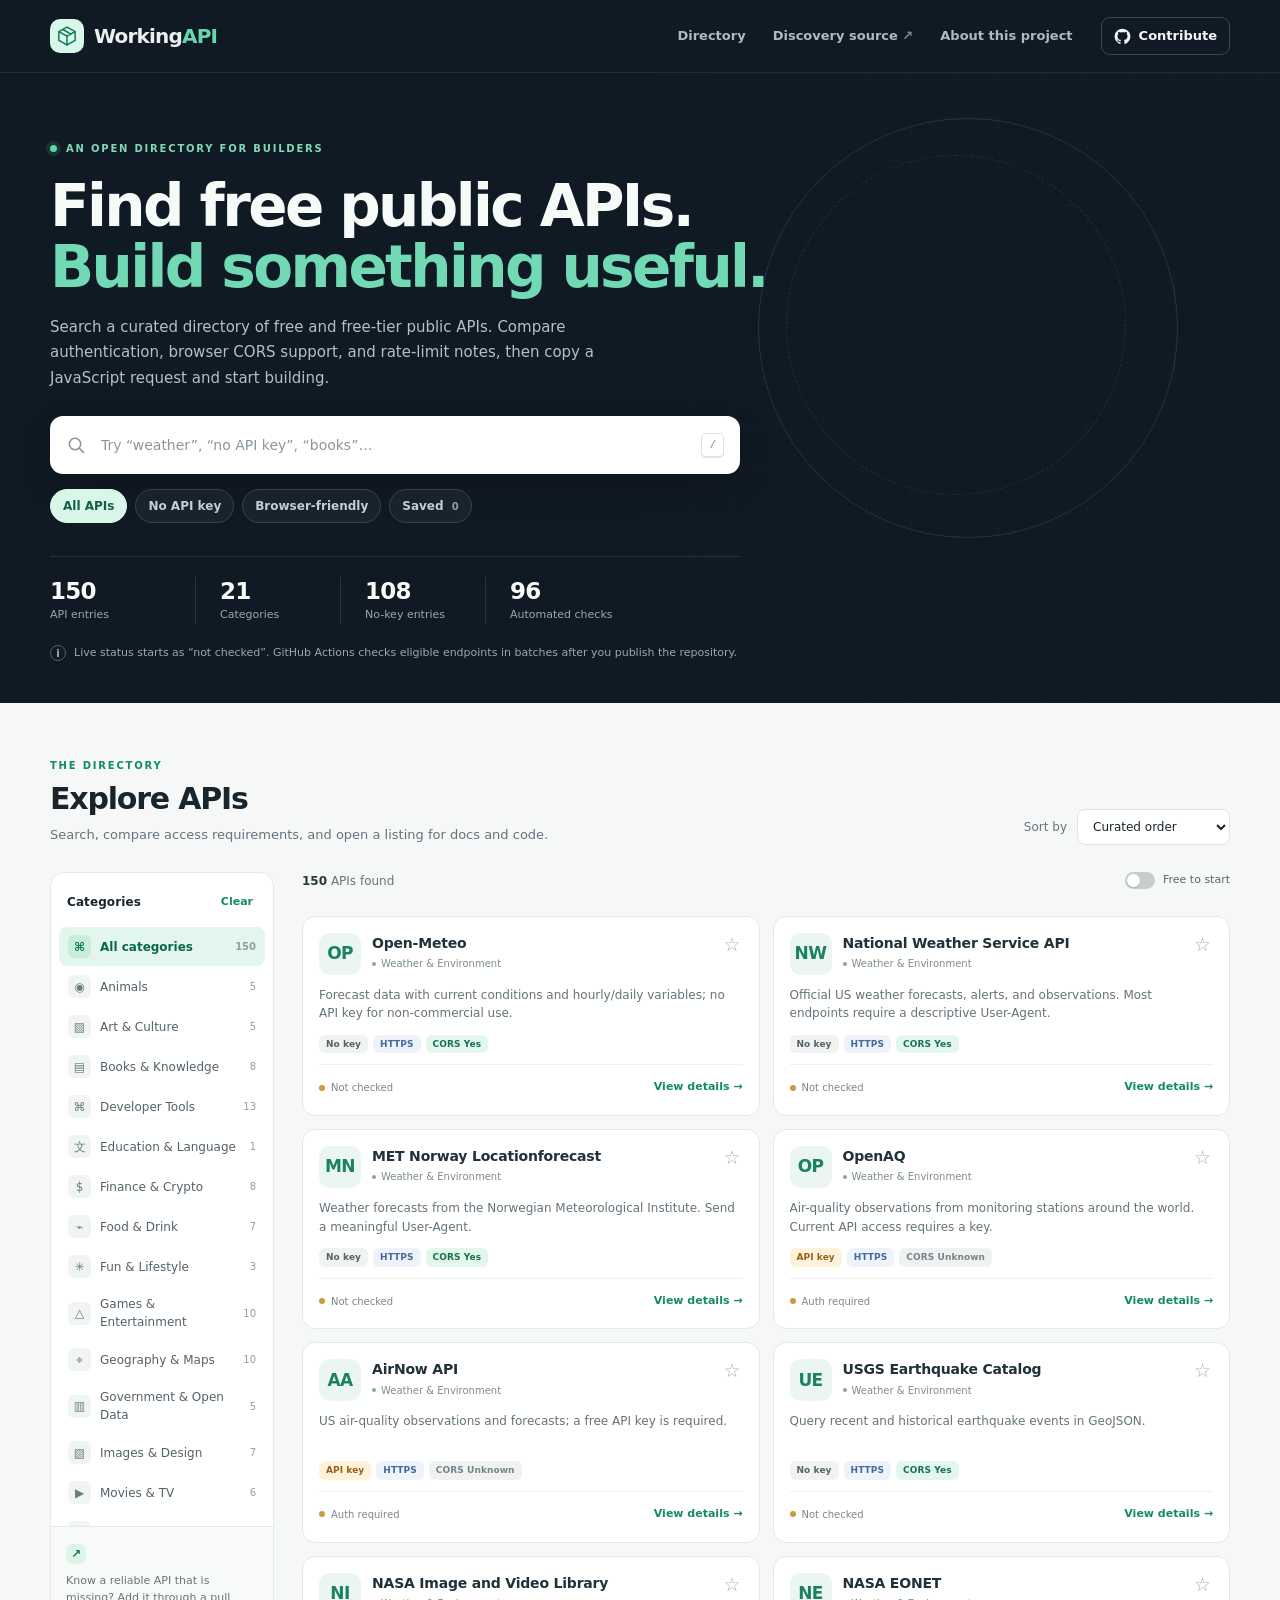
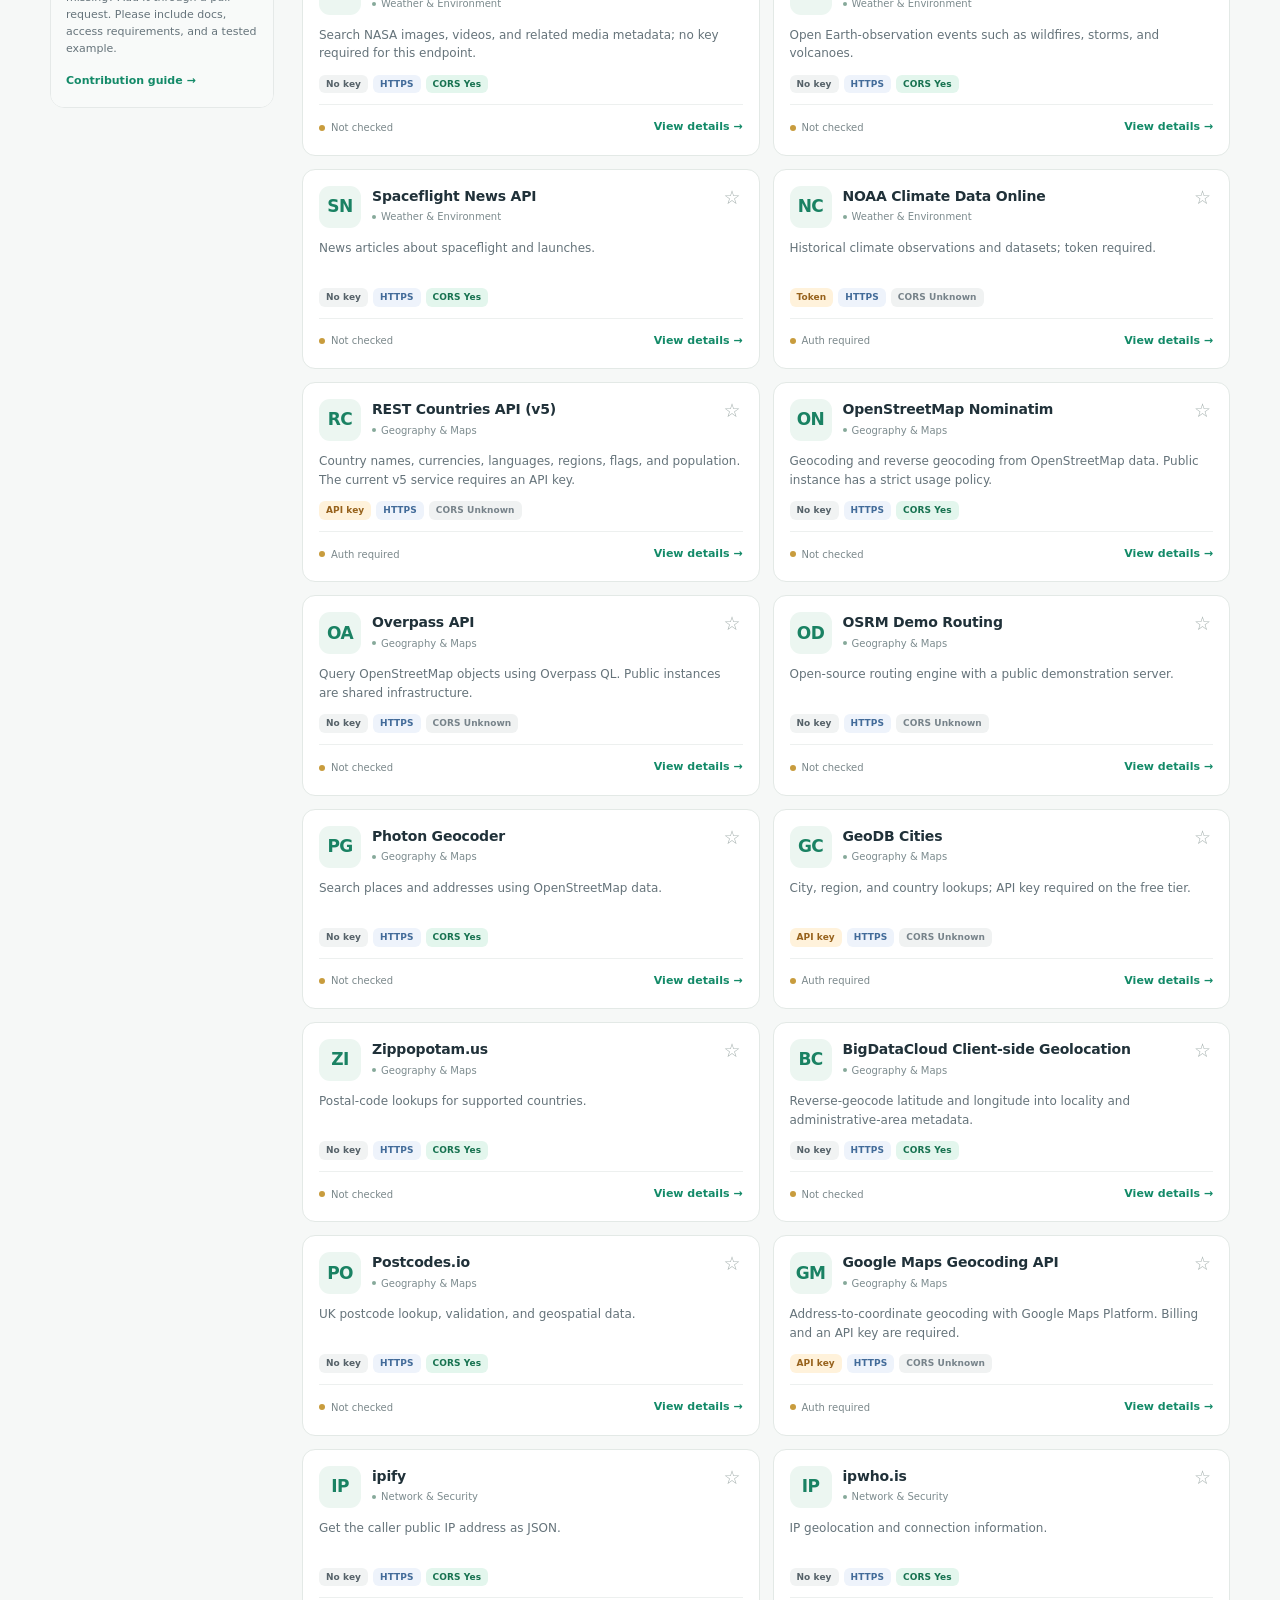
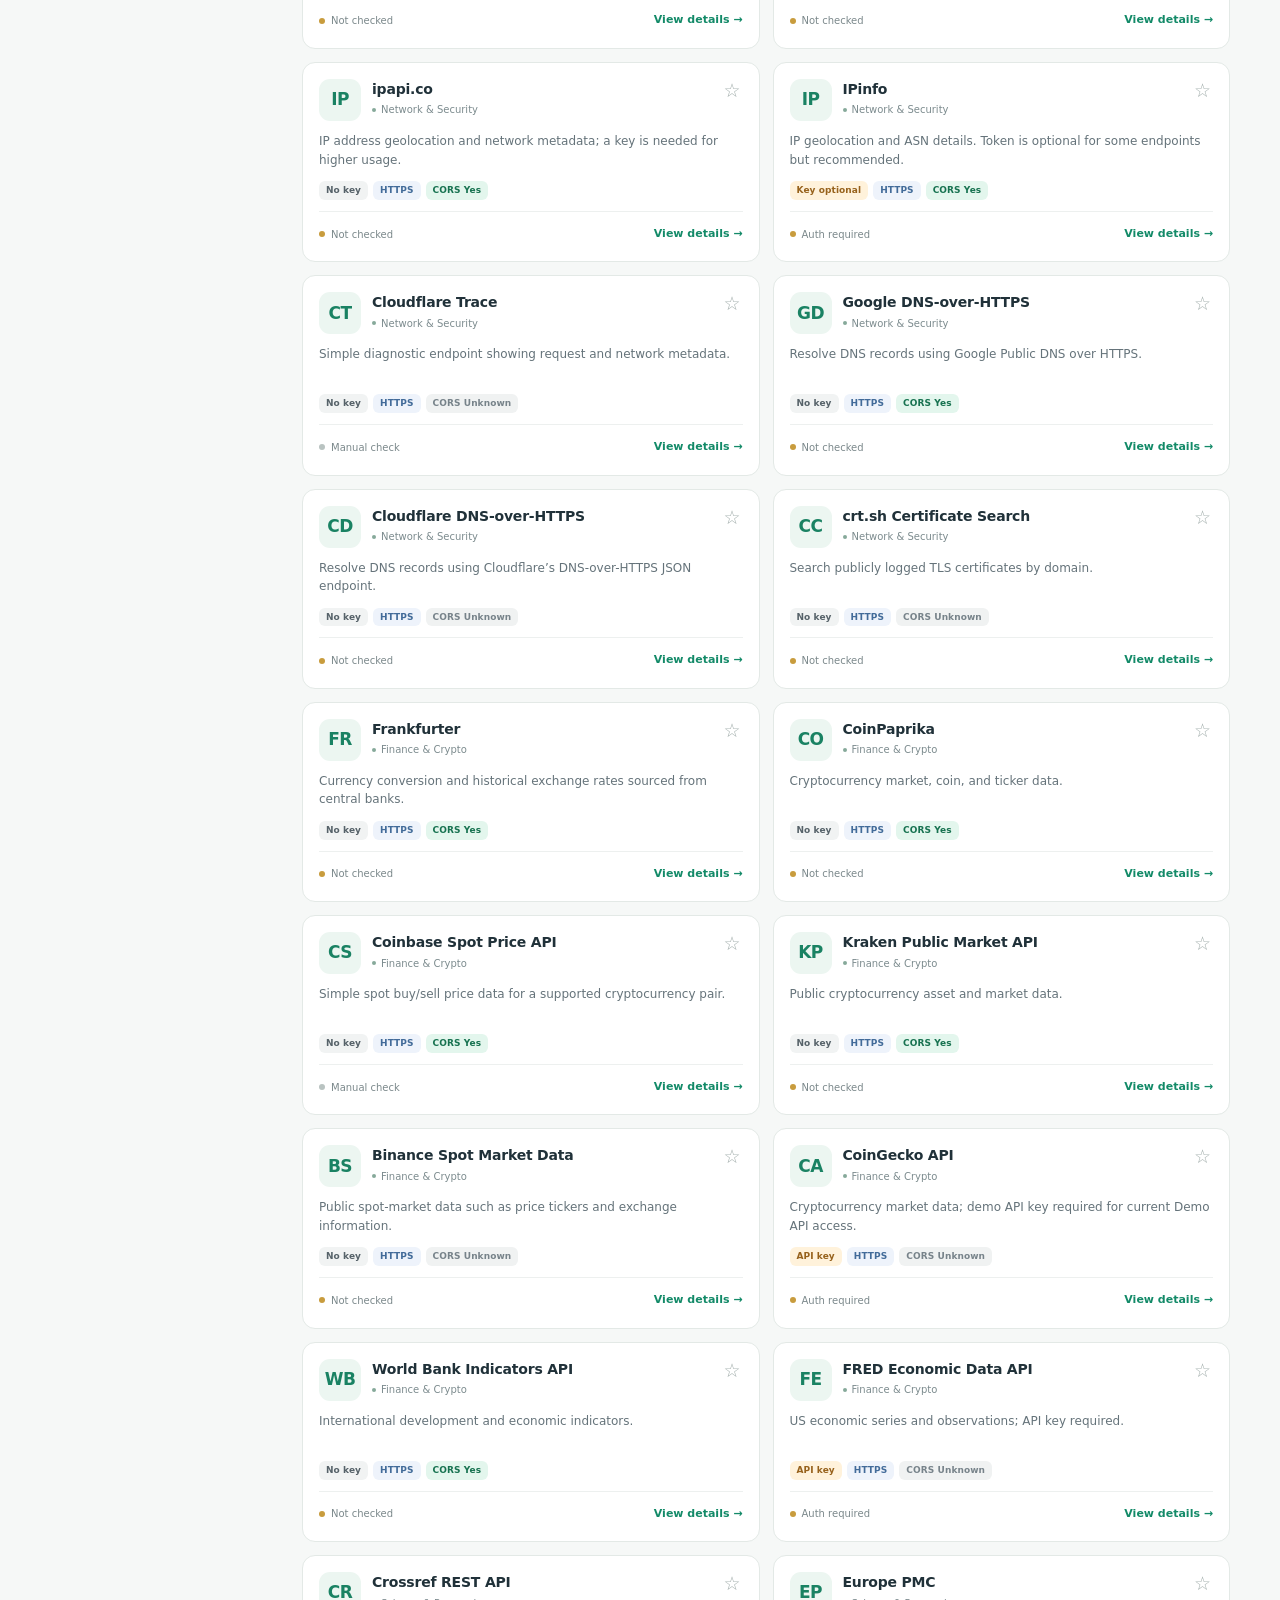
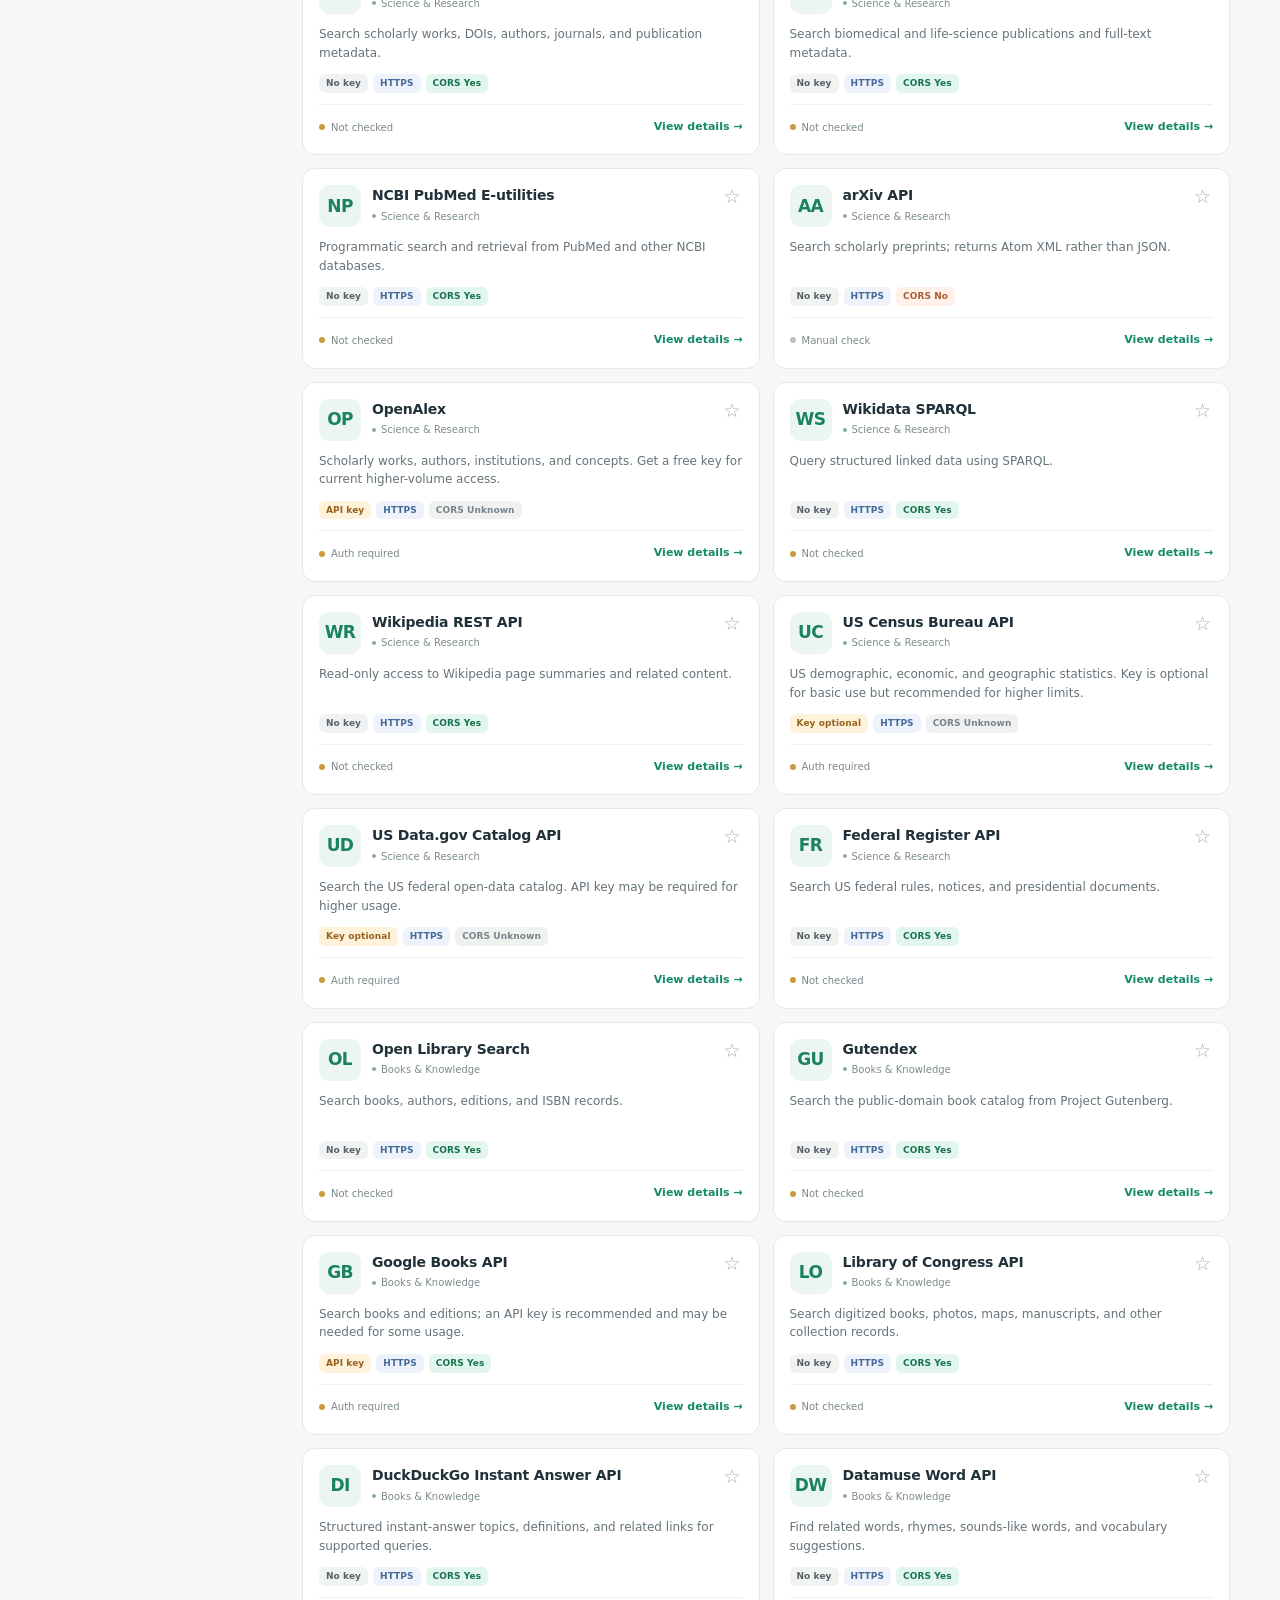
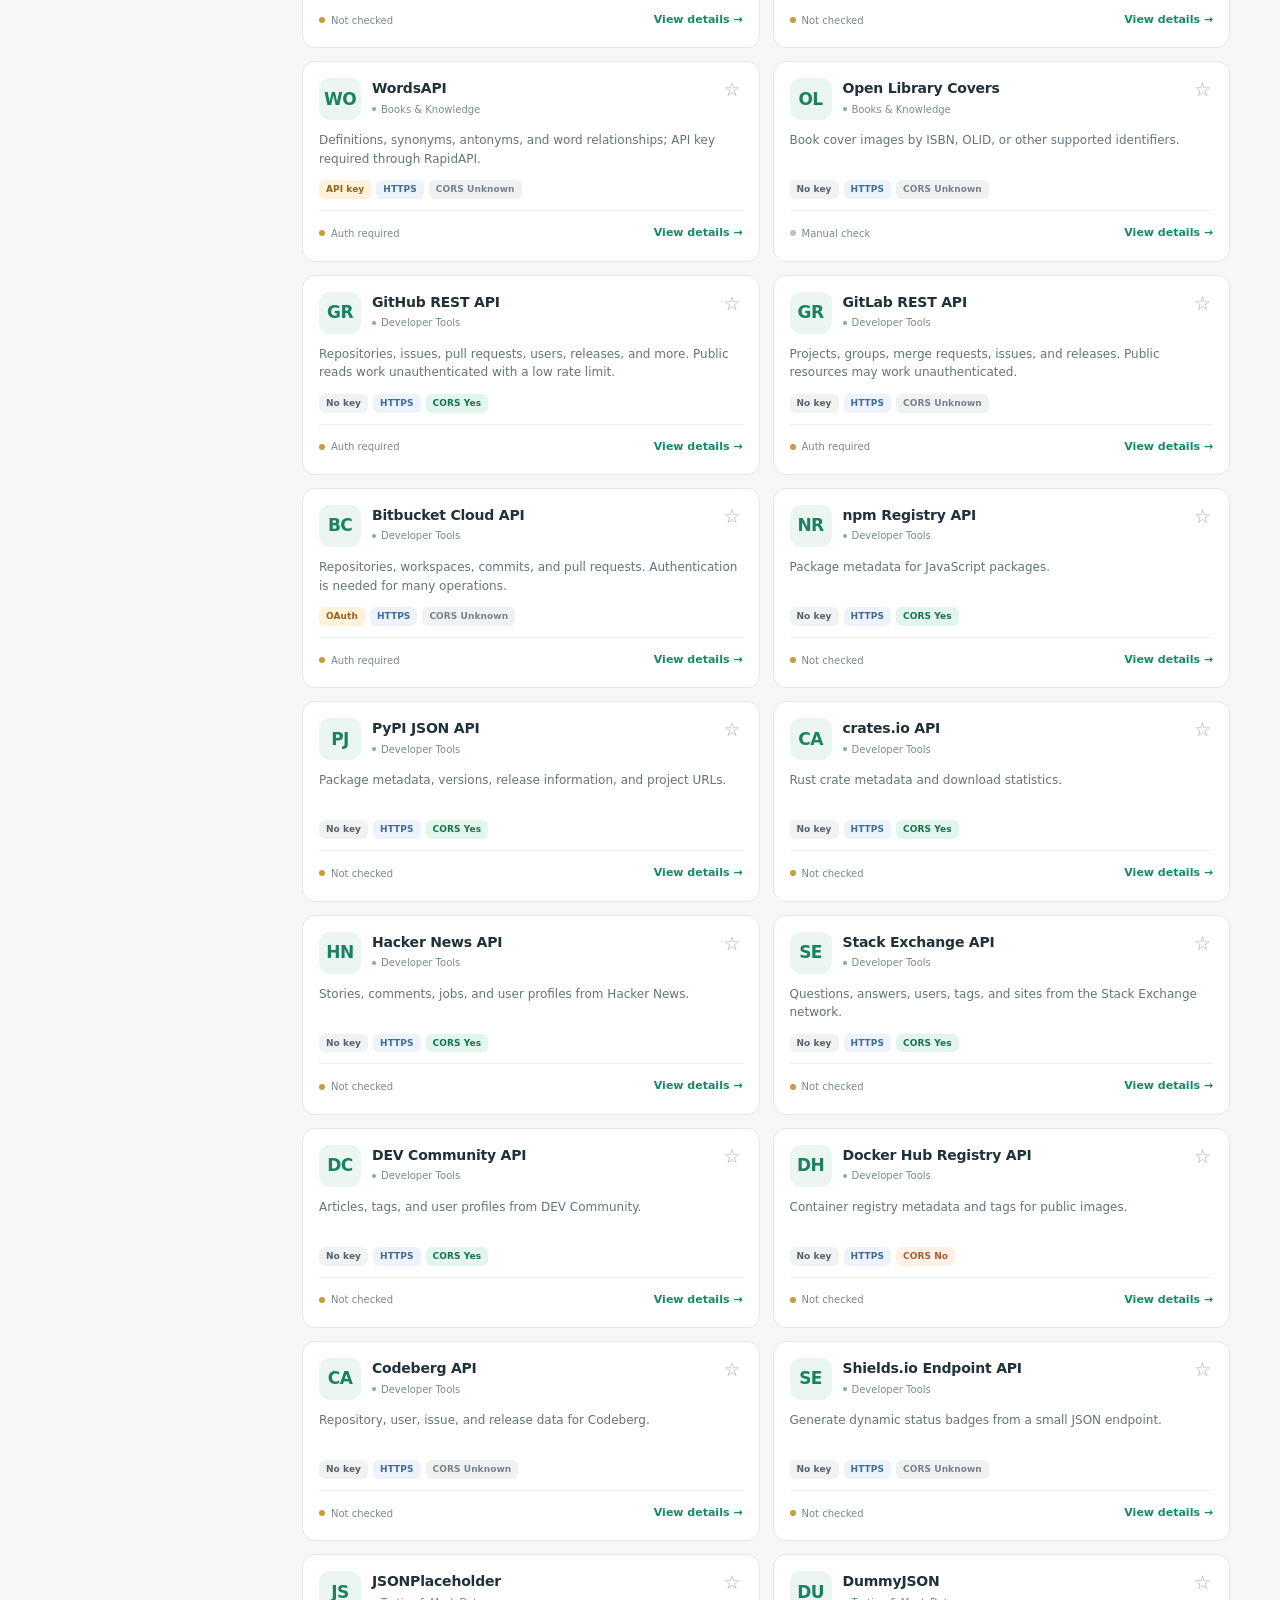
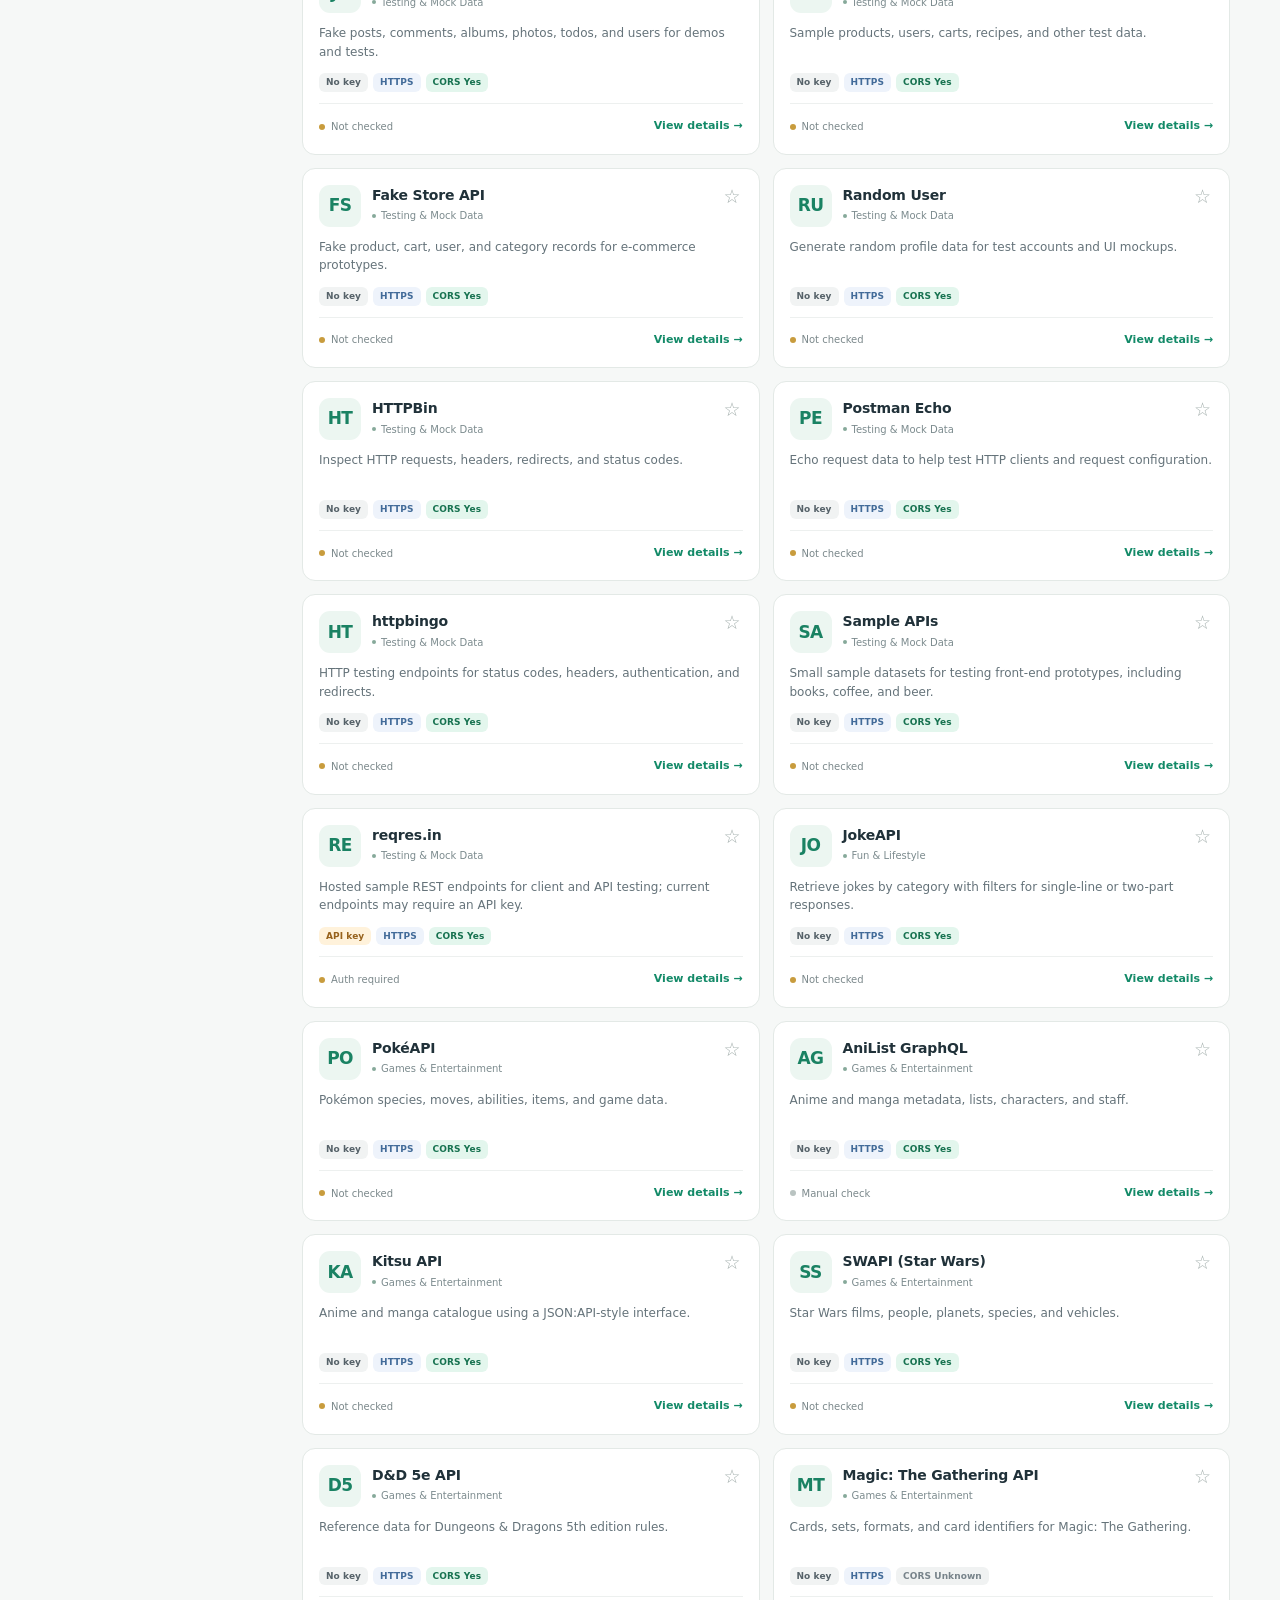
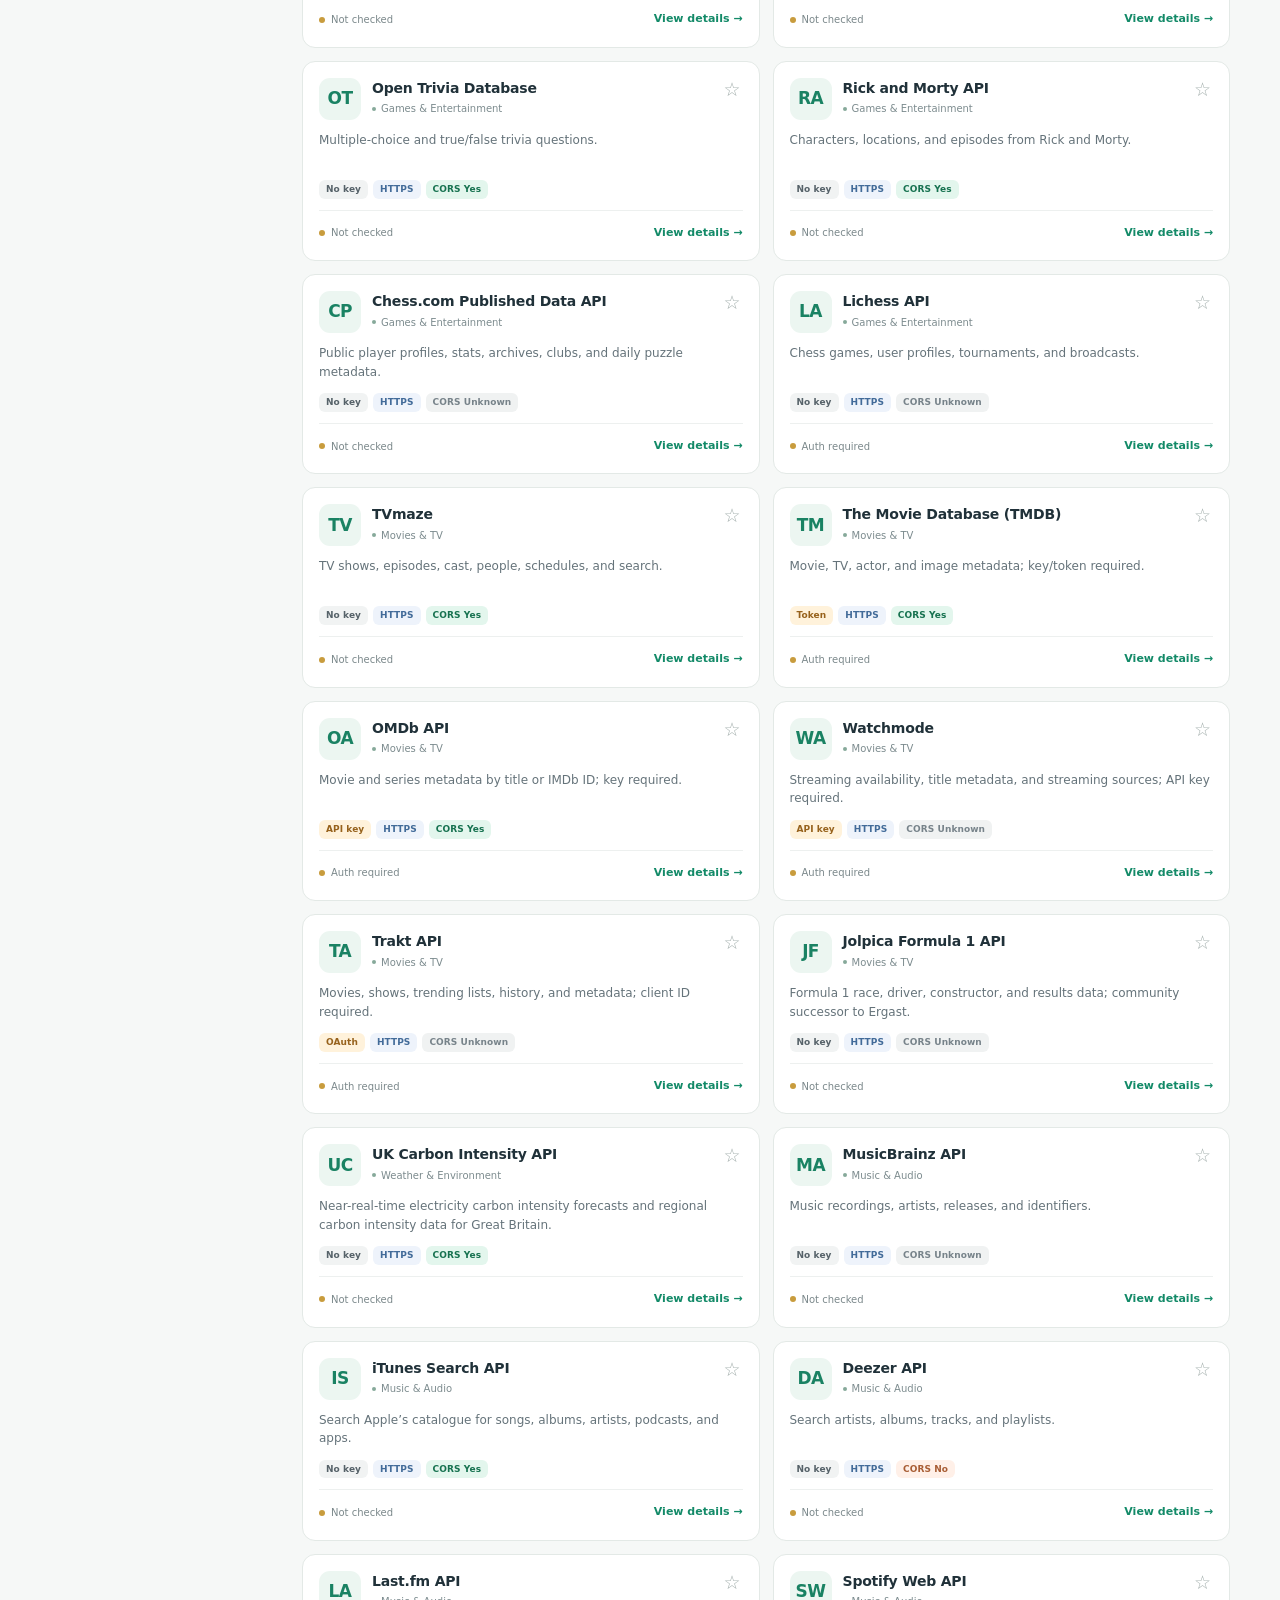
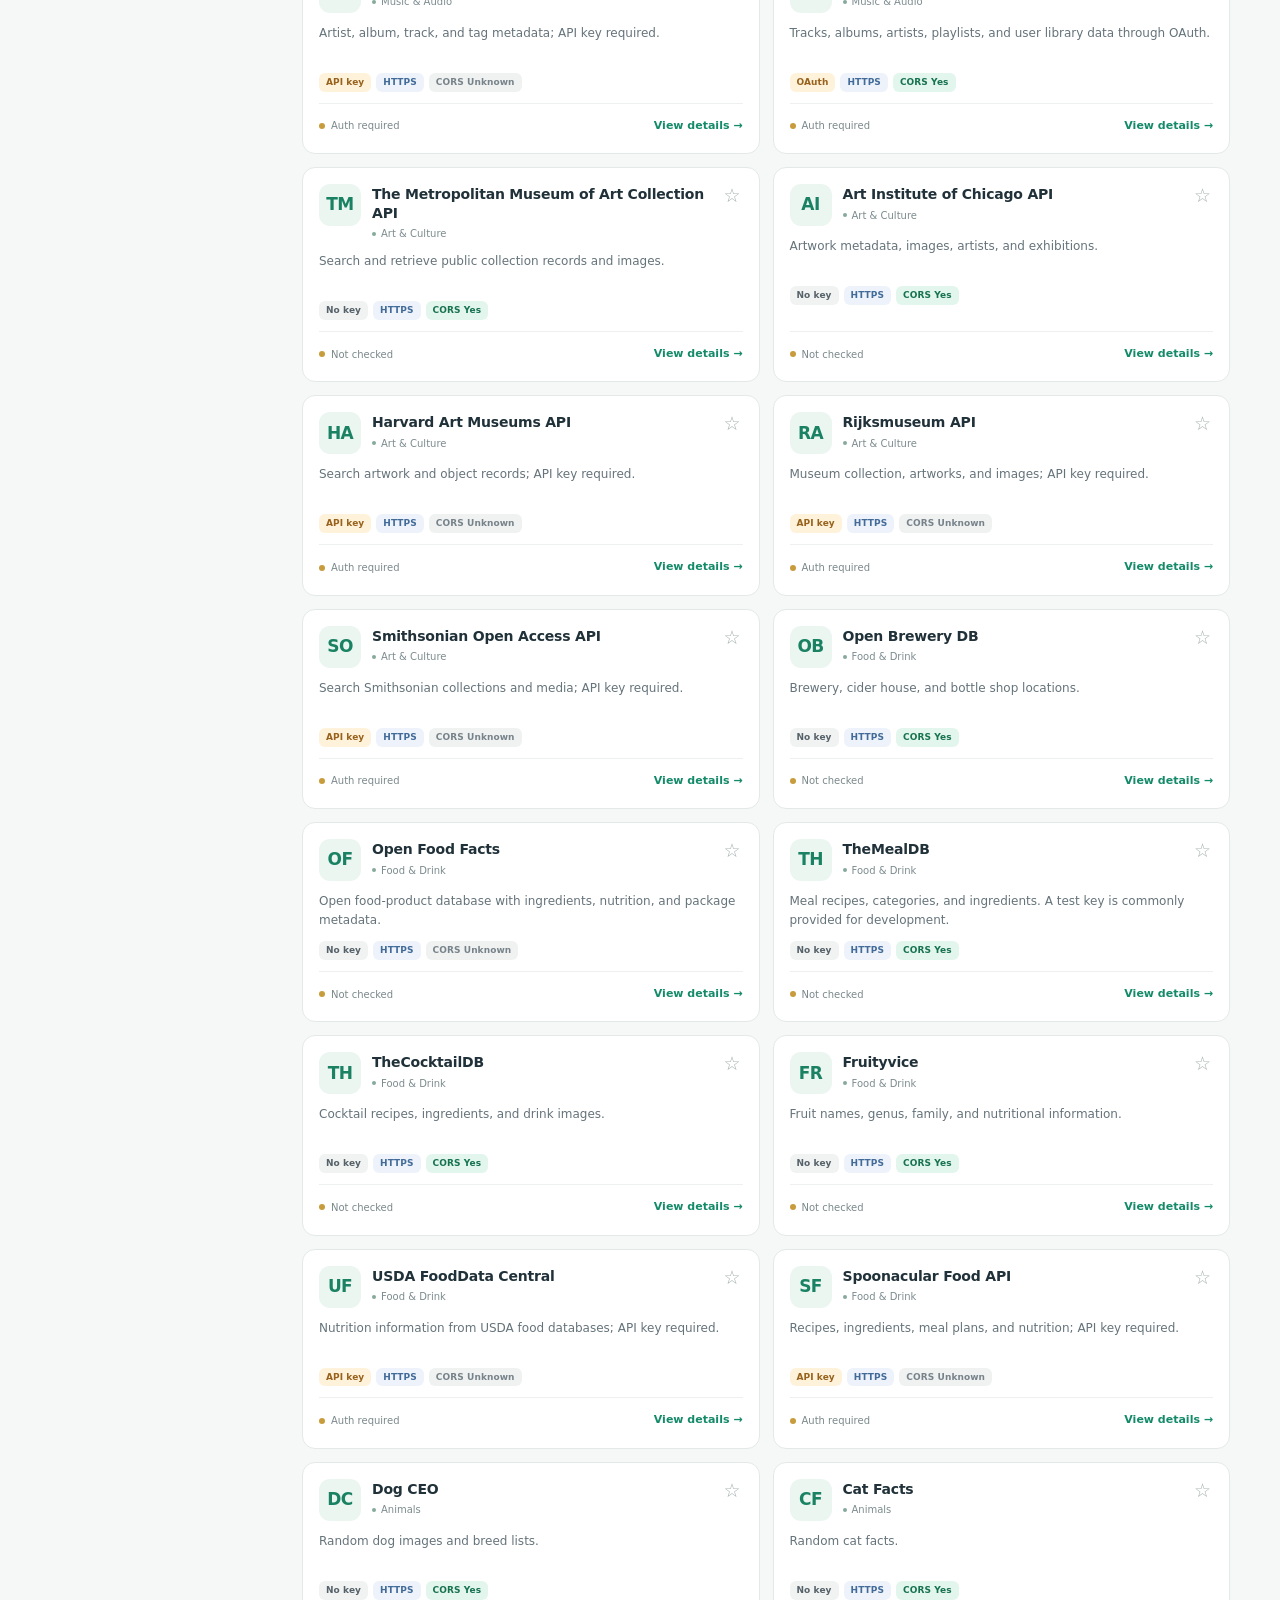
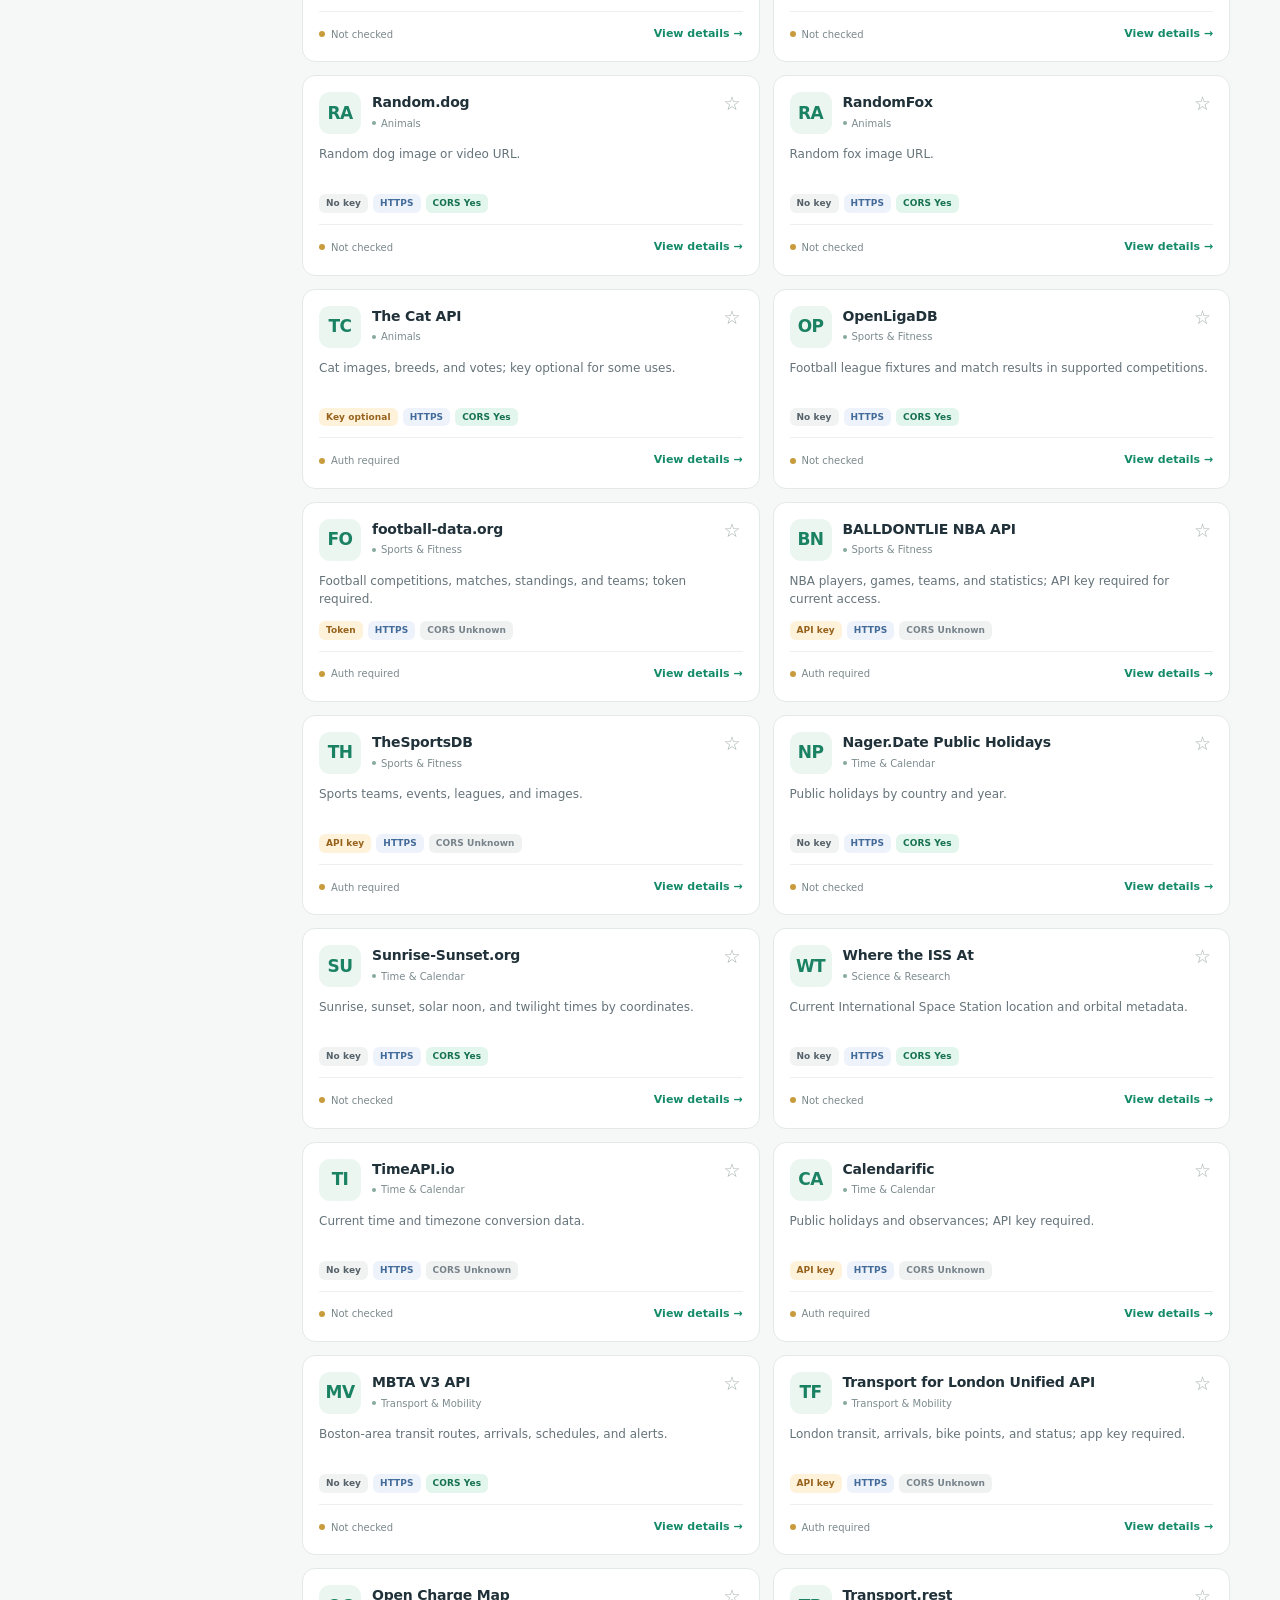
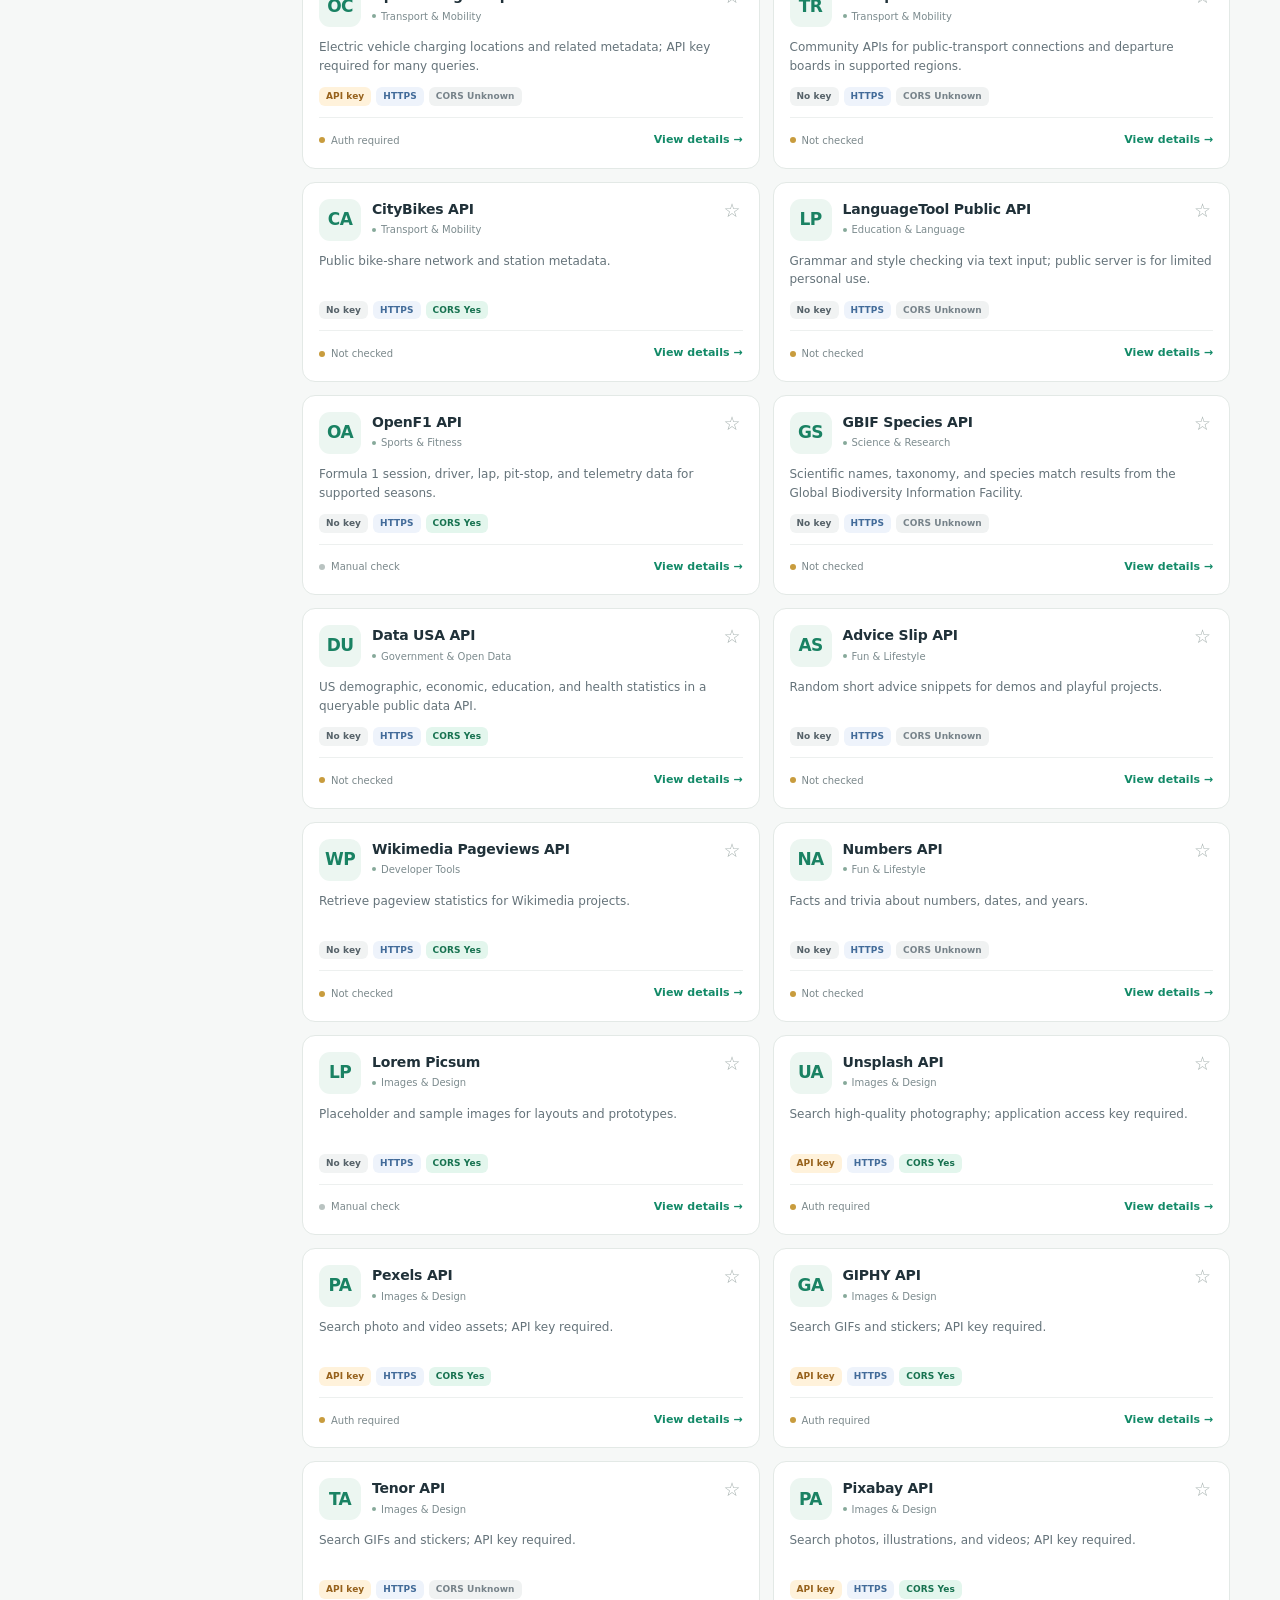
==== index.html @ 2989cf4f "Initial commit" ====
<!doctype html>
<html lang="en">
<head>
  <meta charset="utf-8">
  <meta name="viewport" content="width=device-width, initial-scale=1">
  <meta name="theme-color" content="#101a24">
  <meta name="description" content="WorkingAPI is a searchable directory of 150 free and free-tier public APIs. Browse REST APIs by category, check API key requirements, review CORS and rate-limit notes, and copy JavaScript examples.">
  <meta name="keywords" content="free APIs, free public APIs, public API directory, REST API list, APIs without API key, API examples, browser APIs, CORS, API status checker, open source API directory">
  <meta property="og:type" content="website">
  <meta property="og:site_name" content="WorkingAPI">
  <meta property="og:title" content="WorkingAPI — Free Public APIs That Work">
  <meta property="og:description" content="Browse free public APIs, compare access requirements, check endpoint status, and copy JavaScript examples.">
  <meta name="twitter:card" content="summary">
  <meta name="twitter:title" content="WorkingAPI — Free Public APIs That Work">
  <meta name="twitter:description" content="A searchable directory of free public APIs with documentation, authentication notes, CORS details, and code examples.">
  <title>WorkingAPI — Free Public APIs That Work</title>
  <link rel="icon" href="favicon.svg" type="image/svg+xml">
  <link rel="stylesheet" href="styles.css">
  <script src="app.js" defer></script>
</head>
<body>
  <a class="skip-link" href="#main">Skip to content</a>
  <header class="site-header">
    <div class="header-inner">
      <a class="brand" href="./" aria-label="WorkingAPI home">
        <span class="brand-mark" aria-hidden="true"><svg viewBox="0 0 32 32"><path d="M6 10.5 16 5l10 5.5v11L16 27 6 21.5z"/><path d="m6.5 10.8 9.5 5.4 9.5-5.4M16 16.3V27M11 8l10 5.8"/></svg></span>
        <span class="brand-name">Working<span>API</span></span>
      </a>
      <nav class="top-nav" aria-label="Main navigation">
        <a href="#directory">Directory</a>
        <a href="https://github.com/public-apis/public-apis" target="_blank" rel="noopener noreferrer">Discovery source <span aria-hidden="true">↗</span></a>
        <a href="README.md">About this project</a>
      </nav>
      <a class="github-link" href="CONTRIBUTING.md"><svg viewBox="0 0 24 24" aria-hidden="true"><path d="M12 .9a11.1 11.1 0 0 0-3.51 21.63c.55.1.76-.24.76-.54v-2.13c-3.1.68-3.75-1.31-3.75-1.31-.5-1.28-1.23-1.62-1.23-1.62-1.01-.69.08-.68.08-.68 1.11.08 1.7 1.14 1.7 1.14.99 1.69 2.6 1.2 3.24.92.1-.72.39-1.2.7-1.48-2.48-.28-5.1-1.24-5.1-5.53 0-1.22.44-2.22 1.15-3-.12-.28-.5-1.42.11-2.96 0 0 .94-.3 3.05 1.14A10.6 10.6 0 0 1 12 6.1c.95 0 1.91.13 2.81.38 2.12-1.44 3.05-1.14 3.05-1.14.61 1.54.23 2.68.12 2.96.71.78 1.14 1.78 1.14 3.01 0 4.3-2.62 5.24-5.12 5.52.4.35.75 1.03.75 2.08v3.08c0 .3.2.65.77.54A11.1 11.1 0 0 0 12 .9Z"/></svg> Contribute</a>
    </div>
  </header>

  <main id="main">
    <section class="hero">
      <div class="hero-inner">
        <div class="eyebrow"><span class="pulse-dot"></span> AN OPEN DIRECTORY FOR BUILDERS</div>
        <h1>Find free public APIs.<br><span>Build something useful.</span></h1>
        <p class="hero-copy">Search a curated directory of free and free-tier public APIs. Compare authentication, browser CORS support, and rate-limit notes, then copy a JavaScript request and start building.</p>
        <div class="hero-search" role="search">
          <svg viewBox="0 0 24 24" aria-hidden="true"><circle cx="10.8" cy="10.8" r="6.8"/><path d="m16 16 5 5"/></svg>
          <label class="visually-hidden" for="search-input">Search APIs</label>
          <input id="search-input" type="search" placeholder="Try “weather”, “no API key”, “books”…" autocomplete="off" spellcheck="false">
          <kbd>/</kbd>
        </div>
        <div class="hero-tags" aria-label="Quick filters">
          <button class="filter-pill active" type="button" data-view="all">All APIs</button>
          <button class="filter-pill" type="button" data-view="no-key">No API key</button>
          <button class="filter-pill" type="button" data-view="cors">Browser-friendly</button>
          <button class="filter-pill" type="button" data-view="favorites">Saved <span id="saved-pill-count">0</span></button>
        </div>
        <div class="hero-stats" aria-live="polite">
          <div><strong id="stat-total">150</strong><span>API entries</span></div>
          <div><strong id="stat-categories">21</strong><span>Categories</span></div>
          <div><strong id="stat-no-key">—</strong><span>No-key entries</span></div>
          <div><strong id="stat-checkable">—</strong><span>Automated checks</span></div>
        </div>
        <p class="hero-footnote"><span class="info-icon">i</span> Live status starts as “not checked”. GitHub Actions checks eligible endpoints in batches after you publish the repository.</p>
      </div>
      <div class="hero-orbit orbit-one" aria-hidden="true"></div>
      <div class="hero-orbit orbit-two" aria-hidden="true"></div>
      <div class="hero-grid-pattern" aria-hidden="true"></div>
    </section>

    <section id="directory" class="directory-wrap">
      <div class="directory-heading">
        <div><p class="section-kicker">THE DIRECTORY</p><h2>Explore APIs</h2><p class="section-subtitle">Search, compare access requirements, and open a listing for docs and code.</p></div>
        <label class="sort-control" for="sort-select"><span>Sort by</span><select id="sort-select"><option value="curated">Curated order</option><option value="name">Name A–Z</option><option value="category">Category</option><option value="auth">Easiest access</option></select></label>
      </div>
      <div class="directory-layout">
        <aside class="filters-panel" aria-label="Directory filters">
          <div class="filter-panel-head"><h3>Categories</h3><button id="clear-category" class="text-button" type="button">Clear</button></div>
          <div id="category-list" class="category-list"><div class="loading-line">Loading categories…</div></div>
          <div class="sidebar-note"><span class="note-icon">↗</span><p>Know a reliable API that is missing? Add it through a pull request. Please include docs, access requirements, and a tested example.</p><a href="CONTRIBUTING.md">Contribution guide <span aria-hidden="true">→</span></a></div>
        </aside>
        <div class="results-area">
          <div class="results-toolbar">
            <p id="results-count" aria-live="polite">Loading directory…</p>
            <label class="toggle-control"><input id="free-only" type="checkbox"><span class="toggle-track"><span></span></span><span>Free to start</span></label>
          </div>
          <div id="active-filters" class="active-filters" hidden></div>
          <div id="api-grid" class="api-grid" aria-live="polite" aria-busy="true">
            <div class="loading-card"><span class="loading-spinner"></span>Loading the API catalogue…</div>
          </div>
          <div id="empty-state" class="empty-state" hidden>
            <div class="empty-icon">⌕</div><h3>No APIs found</h3><p>Try another search or clear a filter.</p><button id="reset-filters" class="button-secondary" type="button">Reset filters</button>
          </div>
          <div class="data-note"><span class="note-icon">i</span><p><strong>Keep in mind:</strong> an API being listed does not mean unlimited free usage, guaranteed uptime, or permission for every commercial use. Check the provider’s official terms before shipping a product.</p></div>
        </div>
      </div>
    </section>
  </main>

  <footer class="site-footer">
    <div class="footer-inner">
      <a class="brand footer-brand" href="./"><span class="brand-mark" aria-hidden="true"><svg viewBox="0 0 32 32"><path d="M6 10.5 16 5l10 5.5v11L16 27 6 21.5z"/><path d="m6.5 10.8 9.5 5.4 9.5-5.4M16 16.3V27M11 8l10 5.8"/></svg></span><span class="brand-name">Working<span>API</span></span></a>
      <p>A free public API directory for developers. No accounts, no tracking, and no API keys stored by this website.</p>
      <div class="footer-links"><a href="README.md">Methodology</a><a href="CONTRIBUTING.md">Contribute</a><a href="LICENSE">MIT license</a></div>
      <p class="footer-source">API access rules change. Status checks are snapshots, CORS results depend on origin, and provider documentation is the final reference.</p>
    </div>
  </footer>

  <dialog id="api-dialog" class="api-dialog" aria-labelledby="dialog-title">
    <div class="dialog-header"><div class="dialog-category" id="dialog-category">Category</div><button class="icon-button" id="close-dialog" type="button" aria-label="Close details">✕</button></div>
    <div class="dialog-body">
      <div class="dialog-title-row"><div class="dialog-title-mark" id="dialog-mark">A</div><div class="dialog-title-copy"><h2 id="dialog-title">API name</h2><p id="dialog-description"></p></div><button id="dialog-save" class="save-button" type="button" aria-label="Save API">☆</button></div>
      <div id="dialog-badges" class="dialog-badges"></div>
      <div class="detail-grid">
        <section class="detail-card"><h3>Authentication</h3><p id="detail-auth"></p><div class="detail-rule"></div><h3>Free access</h3><p id="detail-free"></p></section>
        <section class="detail-card"><h3>Rate limits</h3><p id="detail-rate"></p><div class="detail-rule"></div><h3>Browser CORS</h3><p id="detail-cors"></p><p id="detail-cors-source" class="muted-small"></p></section>
      </div>
      <section class="status-panel"><div><span class="status-panel-icon">◷</span><div><h3>Latest live check</h3><p id="detail-live-status">Not checked yet</p><p id="detail-last-checked" class="muted-small">No check recorded.</p></div></div><span id="detail-status-badge" class="status-badge status-unknown">Not checked</span></section>
      <section class="endpoint-section"><div class="section-line-heading"><h3>Example endpoint</h3><button class="text-button" id="copy-endpoint" type="button">Copy URL</button></div><code id="detail-endpoint" class="endpoint-code"></code><div class="endpoint-actions"><a id="detail-docs" class="button-primary" href="#" target="_blank" rel="noopener noreferrer">Official documentation <span aria-hidden="true">↗</span></a><a id="detail-api-link" class="button-secondary" href="#" target="_blank" rel="noopener noreferrer">Open endpoint <span aria-hidden="true">↗</span></a></div></section>
      <section class="code-section"><div class="section-line-heading"><div><h3>JavaScript example</h3><p id="example-note">Copy this starting point into your project.</p></div><button id="copy-code" class="copy-button" type="button"><span aria-hidden="true">▣</span> Copy code</button></div><pre><code id="detail-code"></code></pre><p class="key-warning" id="key-warning" hidden><span>!</span> This example contains a placeholder. Replace it with your own key or token. Never commit private API keys to a public repository or static website.</p></section>
      <section class="notes-section" id="notes-section" hidden><h3>Notes</h3><p id="detail-notes"></p></section>
    </div>
    <div class="dialog-footer"><span>Always verify current terms and quotas with the provider.</span><button id="close-dialog-bottom" class="button-secondary" type="button">Done</button></div>
  </dialog>
  <div id="toast" class="toast" role="status" aria-live="polite"></div>
</body>
</html>
---- styles.css ----
:root{--ink:#18252d;--muted:#65737d;--muted-2:#8a969d;--line:#e5e9e8;--paper:#fff;--canvas:#f6f8f7;--soft:#eef4f1;--green:#138a68;--green-dark:#0e6b51;--green-light:#dff5eb;--orange:#d97736;--blue:#3e78a5;--red:#b84747;--shadow:0 14px 40px rgba(23,44,38,.07);--radius:16px;--mono:ui-monospace,SFMono-Regular,Menlo,Monaco,Consolas,"Liberation Mono",monospace}*{box-sizing:border-box}html{scroll-behavior:smooth;scroll-padding-top:88px}body{margin:0;background:var(--canvas);color:var(--ink);font-family:Inter,ui-sans-serif,system-ui,-apple-system,BlinkMacSystemFont,"Segoe UI",sans-serif;line-height:1.5;-webkit-font-smoothing:antialiased}button,input,select{font:inherit}button,a,select{-webkit-tap-highlight-color:transparent}a{color:inherit;text-decoration:none}button{cursor:pointer}.visually-hidden{position:absolute!important;width:1px;height:1px;padding:0;margin:-1px;overflow:hidden;clip:rect(0,0,0,0);white-space:nowrap;border:0}.skip-link{position:absolute;left:-999px;top:8px;z-index:1000;background:#fff;padding:10px 14px;border-radius:8px}.skip-link:focus{left:10px}.site-header{background:#101a24;color:#eaf0ef;border-bottom:1px solid rgba(255,255,255,.08);position:sticky;top:0;z-index:30}.header-inner{height:72px;max-width:1240px;padding:0 30px;margin:auto;display:flex;align-items:center;gap:28px}.brand{display:inline-flex;align-items:center;gap:10px;flex-shrink:0}.brand-mark{width:34px;height:34px;display:grid;place-items:center;border-radius:10px;background:#d8f7e9}.brand-mark svg{width:26px;height:26px;fill:none;stroke:#0e7658;stroke-width:1.8;stroke-linecap:round;stroke-linejoin:round}.brand-name{font-size:20px;letter-spacing:-.8px;font-weight:760}.brand-name span{color:#68d6ad}.top-nav{display:flex;align-items:center;gap:27px;margin-left:auto;color:#aeb9c0;font-size:13px;font-weight:550}.top-nav a:hover{color:#fff}.top-nav a span{color:#7a8c97}.github-link{display:flex;align-items:center;gap:8px;border:1px solid #3a4853;border-radius:9px;padding:8px 12px;color:#f3f6f7;font-size:13px;font-weight:650}.github-link:hover{background:#202e39}.github-link svg{width:17px;height:17px;fill:currentColor}.hero{position:relative;background:#101a24;color:#f6fbf8;overflow:hidden;min-height:465px}.hero-inner{max-width:1240px;margin:auto;padding:68px 30px 42px;position:relative;z-index:2}.eyebrow,.section-kicker{font-size:10px;font-weight:800;letter-spacing:1.8px;color:#81d9b7;display:flex;align-items:center;gap:9px}.pulse-dot{width:7px;height:7px;border-radius:50%;background:#5cd6a5;box-shadow:0 0 0 4px rgba(92,214,165,.13)}.hero h1{font-size:clamp(38px,5vw,58px);line-height:1.06;letter-spacing:-2.6px;margin:20px 0 16px;font-weight:780;max-width:720px}.hero h1 span{color:#72d9b5}.hero-copy{font-size:15px;line-height:1.7;max-width:620px;color:#b4c0c8;margin:0 0 25px}.hero-search{width:min(100%,690px);height:58px;display:flex;align-items:center;gap:13px;background:#fff;border:1px solid rgba(255,255,255,.28);border-radius:13px;padding:0 15px;box-shadow:0 12px 35px rgba(0,0,0,.17)}.hero-search svg{width:20px;height:20px;fill:none;stroke:#85929b;stroke-width:1.8;stroke-linecap:round}.hero-search input{height:100%;border:0;outline:0;flex:1;min-width:0;color:#1d2d35;background:transparent;font-size:14px}.hero-search input::placeholder{color:#8a969e}.hero-search kbd{font-size:11px;font-family:var(--mono);color:#7d8a92;border:1px solid #dce3e3;border-bottom-width:2px;padding:3px 7px;border-radius:5px}.hero-tags{display:flex;flex-wrap:wrap;gap:8px;margin-top:15px}.filter-pill{background:rgba(255,255,255,.045);color:#c4cfd3;border:1px solid #35434d;padding:7px 12px;border-radius:999px;font-size:12px;font-weight:600;transition:.16s ease}.filter-pill:hover{border-color:#5f8e7c;color:#fff}.filter-pill.active{background:#d8f7e9;border-color:#d8f7e9;color:#145f49}.filter-pill span{font-size:10px;opacity:.7;margin-left:4px}.hero-stats{margin-top:33px;display:flex;flex-wrap:wrap;gap:0;max-width:690px;border-top:1px solid rgba(255,255,255,.1);padding-top:20px}.hero-stats div{min-width:145px;padding:0 24px;border-left:1px solid rgba(255,255,255,.11);display:flex;flex-direction:column;gap:1px}.hero-stats div:first-child{padding-left:0;border-left:0}.hero-stats strong{font-size:23px;line-height:1.25;letter-spacing:-.7px}.hero-stats span{font-size:11px;color:#97a8b1}.hero-footnote{max-width:710px;color:#97a8b1;display:flex;gap:8px;align-items:flex-start;font-size:11px;margin:21px 0 0}.info-icon{border:1px solid #4c626a;color:#93b9ac;width:16px;height:16px;display:inline-grid;place-items:center;flex-shrink:0;border-radius:50%;font-size:10px;font-weight:800}.hero-grid-pattern{position:absolute;inset:0 0 0 47%;opacity:.16;background-image:linear-gradient(rgba(136,193,173,.18) 1px,transparent 1px),linear-gradient(90deg,rgba(136,193,173,.18) 1px,transparent 1px);background-size:44px 44px;mask-image:linear-gradient(90deg,transparent,#000 40%,#000)}.hero-orbit{position:absolute;border:1px solid rgba(91,206,163,.18);border-radius:50%;right:8%;top:45px;width:420px;height:420px;z-index:1}.orbit-two{right:12%;top:82px;width:340px;height:340px;border-style:dashed;border-color:rgba(91,206,163,.15)}.directory-wrap{max-width:1240px;margin:0 auto;padding:55px 30px 72px}.directory-heading{display:flex;align-items:flex-end;justify-content:space-between;gap:20px;margin-bottom:27px}.section-kicker{color:var(--green);margin:0 0 8px}.directory-heading h2{margin:0;font-size:30px;letter-spacing:-1.2px;line-height:1.2}.section-subtitle{font-size:13px;color:var(--muted);margin:8px 0 0}.sort-control{display:flex;align-items:center;gap:10px;color:var(--muted);font-size:12px}.sort-control select{border:1px solid #dfe6e3;background:#fff;border-radius:8px;color:var(--ink);padding:9px 32px 9px 11px;font-size:12px;outline:0}.directory-layout{display:grid;grid-template-columns:224px minmax(0,1fr);align-items:start;gap:28px}.filters-panel{background:#fff;border:1px solid var(--line);border-radius:14px;overflow:hidden;position:sticky;top:94px}.filter-panel-head{display:flex;align-items:center;justify-content:space-between;padding:17px 16px 12px}.filter-panel-head h3{font-size:12px;letter-spacing:.1px;margin:0}.text-button{border:0;background:transparent;padding:4px;color:var(--green);font-size:11px;font-weight:700}.text-button:hover{color:var(--green-dark);text-decoration:underline}.category-list{padding:0 8px 12px;max-height:600px;overflow:auto}.category-button{display:flex;align-items:center;width:100%;border:0;background:transparent;border-radius:8px;padding:8px 9px;gap:9px;text-align:left;color:#53616a;font-size:12px;margin:1px 0}.category-button:hover{background:#f4f8f6}.category-button.active{background:#e3f6ed;color:#096849;font-weight:700}.category-symbol{width:23px;height:23px;border-radius:6px;background:#f0f4f2;display:grid;place-items:center;color:#658176;font-size:12px;flex-shrink:0}.category-button.active .category-symbol{background:#c9eddd;color:#0b7858}.category-name{flex:1;min-width:0}.category-count{font-size:10px;color:#91a099;font-variant-numeric:tabular-nums}.sidebar-note{border-top:1px solid var(--line);background:#f8faf9;padding:14px 15px 16px}.note-icon{display:inline-grid;place-items:center;width:20px;height:20px;flex-shrink:0;border-radius:6px;background:#dff4e9;color:#0b7a59;font-size:12px;font-weight:800}.sidebar-note p{font-size:11px;color:#66747b;line-height:1.55;margin:7px 0 10px}.sidebar-note a{font-size:11px;font-weight:750;color:var(--green)}.results-area{min-width:0}.results-toolbar{display:flex;align-items:center;justify-content:space-between;gap:20px;margin:0 0 13px}.results-toolbar p{margin:0;font-size:12px;color:var(--muted)}.results-toolbar p strong{color:#28383d}.toggle-control{display:flex;align-items:center;gap:8px;font-size:11px;color:#57666c;white-space:nowrap;cursor:pointer}.toggle-control input{position:absolute;opacity:0;width:1px;height:1px}.toggle-track{width:30px;height:17px;border-radius:99px;background:#c6cfca;display:inline-flex;align-items:center;padding:2px;transition:.15s}.toggle-track span{display:block;width:13px;height:13px;background:#fff;border-radius:50%;box-shadow:0 1px 2px rgba(0,0,0,.14);transition:.15s}.toggle-control input:checked+.toggle-track{background:var(--green)}.toggle-control input:checked+.toggle-track span{transform:translateX(13px)}.toggle-control input:focus-visible+.toggle-track{outline:2px solid #0c8b67;outline-offset:3px}.active-filters{display:flex;flex-wrap:wrap;gap:7px;margin:0 0 13px}.active-filter-tag{display:inline-flex;align-items:center;gap:6px;background:#e5f4ed;color:#17634d;border:1px solid #c8e7d8;border-radius:999px;padding:5px 9px;font-size:10px}.active-filter-tag button{border:0;padding:0;background:transparent;color:inherit;font-size:12px}.api-grid{display:grid;grid-template-columns:repeat(2,minmax(0,1fr));gap:13px}.api-grid[hidden]{display:none}.api-card{background:#fff;border:1px solid #e3e9e6;border-radius:13px;min-width:0;padding:16px;transition:transform .15s ease,border-color .15s ease,box-shadow .15s ease;display:flex;flex-direction:column;gap:11px}.api-card:hover{transform:translateY(-2px);border-color:#bfd9cc;box-shadow:0 7px 22px rgba(35,83,64,.06)}.api-card-top{display:flex;align-items:flex-start;gap:11px;min-width:0}.api-mark{width:42px;height:42px;border-radius:11px;display:grid;place-items:center;flex-shrink:0;background:#ecf6f1;color:#1a8263;font-size:17px;font-weight:800;letter-spacing:-.6px}.api-title-wrap{min-width:0;flex:1;padding-top:1px}.api-title{font-size:14px;font-weight:750;line-height:1.32;letter-spacing:-.2px;margin:0;color:#203139;overflow-wrap:anywhere}.api-category{font-size:10px;color:#7c8b8e;margin-top:4px;display:flex;align-items:center;gap:5px}.api-category .cat-dot{width:4px;height:4px;border-radius:50%;background:#86a99a}.card-save{border:0;background:transparent;padding:2px;color:#a5b0ae;font-size:19px;line-height:1;flex-shrink:0}.card-save:hover,.card-save.saved{color:#d69a25}.api-description{font-size:12px;line-height:1.55;color:#65737a;margin:0;min-height:38px}.badge-row{display:flex;flex-wrap:wrap;gap:5px}.badge{display:inline-flex;align-items:center;gap:5px;border-radius:6px;padding:4px 7px;font-size:9px;line-height:1.2;font-weight:750;letter-spacing:.08px;white-space:nowrap}.badge-auth{background:#f1f3f3;color:#566269}.badge-key{background:#fff2db;color:#97621c}.badge-cors-yes{background:#e3f6ed;color:#177250}.badge-cors-no{background:#fff0e8;color:#a85d34}.badge-cors-unknown{background:#f0f2f2;color:#77838a}.badge-https{background:#eef3fb;color:#426b99}.badge-free{background:#f0f5e8;color:#597a2d}.card-bottom{display:flex;align-items:center;justify-content:space-between;gap:10px;border-top:1px solid #edf0ef;margin-top:auto;padding-top:11px}.status-line{display:flex;align-items:center;gap:6px;font-size:10px;color:#7b888b;min-width:0}.status-dot{width:6px;height:6px;flex-shrink:0;border-radius:50%;background:#b9c3c1}.status-dot.online{background:#23a576}.status-dot.error{background:#d17d42}.status-dot.offline{background:#c84f4f}.status-dot.checking{background:#c89c3d}.card-view{border:0;background:transparent;color:var(--green);font-weight:750;font-size:11px;white-space:nowrap;padding:3px 0}.card-view:hover{text-decoration:underline}.loading-card{grid-column:1/-1;border:1px dashed #cbd9d2;border-radius:13px;padding:50px 20px;text-align:center;color:#71817b;font-size:13px;background:rgba(255,255,255,.6)}.loading-line{padding:8px 9px;color:#8a9691;font-size:11px}.loading-spinner{display:inline-block;width:16px;height:16px;border:2px solid #cddbd4;border-top-color:#158762;border-radius:50%;vertical-align:middle;margin-right:8px;animation:spin .8s linear infinite}@keyframes spin{to{transform:rotate(360deg)}}.empty-state{text-align:center;border:1px dashed #ccd9d2;background:#fff;border-radius:14px;padding:45px 20px}.empty-state[hidden]{display:none}.empty-icon{width:48px;height:48px;border-radius:14px;margin:0 auto 12px;background:#edf5f1;display:grid;place-items:center;font-size:28px;color:#57826f}.empty-state h3{margin:0 0 5px;font-size:17px}.empty-state p{margin:0 0 17px;color:var(--muted);font-size:12px}.button-secondary,.button-primary{display:inline-flex;align-items:center;justify-content:center;gap:7px;border-radius:8px;border:1px solid #dce5e0;background:#fff;color:#304148;padding:10px 13px;font-size:11px;font-weight:750}.button-secondary:hover{background:#f4f8f6}.button-primary{background:#117a5a;color:#fff;border-color:#117a5a}.button-primary:hover{background:#0d674b}.data-note{display:flex;align-items:flex-start;gap:9px;border:1px solid #deebe4;background:#f1f8f4;border-radius:10px;padding:13px 14px;margin-top:17px}.data-note p{font-size:11px;line-height:1.6;color:#60746b;margin:0}.data-note strong{color:#294f40}.site-footer{background:#101a24;color:#c3ced2}.footer-inner{max-width:1240px;margin:auto;padding:28px 30px 24px;display:grid;grid-template-columns:auto 1fr auto;align-items:center;gap:15px 25px}.footer-brand .brand-name{font-size:17px}.footer-brand .brand-mark{width:29px;height:29px}.footer-brand .brand-mark svg{width:23px;height:23px}.footer-inner>p{font-size:10px;color:#90a0a8;margin:0}.footer-links{display:flex;gap:17px;font-size:10px;color:#c0cbd0}.footer-links a:hover{color:#71d7b4}.footer-source{grid-column:1/-1;padding-top:15px;border-top:1px solid rgba(255,255,255,.1)}.api-dialog{border:1px solid #d9e5df;padding:0;border-radius:18px;width:min(760px,calc(100vw - 28px));max-height:min(92vh,1000px);overflow:auto;box-shadow:0 28px 100px rgba(8,23,19,.28);color:var(--ink)}.api-dialog::backdrop{background:rgba(11,21,25,.64);backdrop-filter:blur(3px)}.dialog-header{display:flex;justify-content:space-between;align-items:center;background:#f6faf7;border-bottom:1px solid #e6eeea;padding:14px 21px}.dialog-category{color:#137b5c;font-weight:800;text-transform:uppercase;letter-spacing:1.2px;font-size:9px}.icon-button{border:0;border-radius:8px;background:#e9f0ec;color:#5c6c67;width:30px;height:30px;font-size:13px}.icon-button:hover{background:#dde8e2}.dialog-body{padding:22px 24px 25px}.dialog-title-row{display:flex;align-items:flex-start;gap:13px}.dialog-title-mark{width:52px;height:52px;flex-shrink:0;border-radius:13px;background:#e5f5ec;color:#147959;display:grid;place-items:center;font-size:19px;font-weight:800}.dialog-title-copy{flex:1;min-width:0}.dialog-title-copy h2{font-size:24px;line-height:1.2;letter-spacing:-.9px;margin:2px 0 5px}.dialog-title-copy p{font-size:12px;color:var(--muted);line-height:1.6;margin:0}.save-button{width:34px;height:34px;border:1px solid #e0e6e2;background:#fff;border-radius:9px;color:#a4b0ac;font-size:23px;line-height:1}.save-button.saved{color:#d69a25;background:#fff9e9;border-color:#f0d9a9}.dialog-badges{display:flex;flex-wrap:wrap;gap:6px;margin:16px 0 20px}.detail-grid{display:grid;grid-template-columns:1fr 1fr;gap:10px}.detail-card{border:1px solid #e5ece8;border-radius:11px;padding:14px}.detail-card h3,.endpoint-section h3,.code-section h3,.notes-section h3,.status-panel h3{font-size:11px;letter-spacing:.1px;margin:0 0 6px;color:#2c3e43}.detail-card p{font-size:11px;line-height:1.55;color:#637178;margin:0;overflow-wrap:anywhere}.detail-card .detail-rule{height:1px;background:#edf0ee;margin:12px 0}.muted-small{font-size:10px!important;line-height:1.5!important;color:#8a9797!important;margin-top:5px!important}.status-panel{display:flex;align-items:center;justify-content:space-between;gap:15px;border:1px solid #e4ece7;background:#f9fbfa;border-radius:11px;margin-top:10px;padding:13px 14px}.status-panel>div{display:flex;align-items:flex-start;gap:10px}.status-panel-icon{width:28px;height:28px;border-radius:8px;background:#e5f2eb;color:#23815f;display:grid;place-items:center;font-size:17px;flex-shrink:0}.status-panel h3{margin:0 0 3px}.status-panel p{margin:0;font-size:11px;color:#68777c}.status-badge{padding:5px 8px;border-radius:6px;font-size:9px;font-weight:800;white-space:nowrap}.status-unknown{background:#edf0ef;color:#6b797b}.status-success{background:#e1f6e9;color:#15744e}.status-warn{background:#fff1dc;color:#95601c}.status-fail{background:#ffebeb;color:#a33f3f}.endpoint-section,.code-section,.notes-section{margin-top:20px}.section-line-heading{display:flex;align-items:center;justify-content:space-between;gap:10px;margin-bottom:9px}.section-line-heading h3{margin:0}.section-line-heading p{font-size:10px;color:#7a888a;margin:4px 0 0}.endpoint-code{display:block;font-family:var(--mono);font-size:11px;line-height:1.65;color:#2b5e4a;background:#f2f7f4;border:1px solid #e1ebe5;border-radius:9px;padding:12px;overflow-wrap:anywhere;word-break:break-word}.endpoint-actions{display:flex;gap:8px;flex-wrap:wrap;margin-top:10px}.endpoint-actions .button-primary,.endpoint-actions .button-secondary{padding:9px 12px}.copy-button{background:#e5f5ec;border:1px solid #d2ebdd;border-radius:8px;color:#146e51;padding:8px 10px;font-size:10px;font-weight:800;white-space:nowrap}.copy-button:hover{background:#d4efdf}.copy-button.copied{background:#0d7957;color:#fff;border-color:#0d7957}.code-section pre{margin:0;border-radius:10px;background:#101b23;color:#d7e7df;overflow:auto;padding:15px;border:1px solid #253c40}.code-section pre code{font-family:var(--mono);font-size:10.5px;line-height:1.75;white-space:pre}.key-warning{display:flex;gap:8px;align-items:flex-start;margin:10px 0 0;background:#fff7e6;border:1px solid #f1dba4;border-radius:8px;padding:10px;color:#806329;font-size:10px;line-height:1.5}.key-warning[hidden],.notes-section[hidden]{display:none}.key-warning span{width:15px;height:15px;display:grid;place-items:center;background:#f4dfaa;border-radius:50%;font-size:10px;font-weight:800;flex-shrink:0}.notes-section{border-top:1px solid #e8eeeb;padding-top:15px}.notes-section p{font-size:11px;line-height:1.6;color:#65737a;margin:0}.dialog-footer{display:flex;align-items:center;justify-content:space-between;gap:12px;padding:12px 24px;background:#f6faf7;border-top:1px solid #e5ece8}.dialog-footer span{font-size:9px;color:#81908b}.toast{position:fixed;bottom:22px;left:50%;transform:translate(-50%,20px);opacity:0;pointer-events:none;background:#10231c;color:#e7fff5;padding:10px 15px;border-radius:9px;font-size:11px;font-weight:650;box-shadow:0 6px 20px rgba(0,0,0,.18);transition:.2s;z-index:100}.toast.show{opacity:1;transform:translate(-50%,0)}
@media(max-width:1000px){.hero-orbit{right:-170px;opacity:.6}.directory-layout{grid-template-columns:190px minmax(0,1fr);gap:18px}.api-grid{gap:10px}.api-card{padding:13px}.api-mark{width:37px;height:37px}.api-description{min-height:56px}.hero-stats div{min-width:126px;padding:0 16px}.top-nav{gap:16px}}
@media(max-width:760px){.header-inner{height:62px;padding:0 17px;gap:14px}.brand-name{font-size:18px}.brand-mark{width:31px;height:31px}.top-nav{display:none}.github-link{margin-left:auto;padding:7px 9px;font-size:11px}.hero-inner{padding:47px 18px 32px}.hero{min-height:0}.hero h1{font-size:43px;letter-spacing:-1.9px}.hero-copy{font-size:13px;max-width:550px}.hero-search{height:54px}.hero-search input{font-size:12px}.hero-search input::placeholder{font-size:11px}.hero-tags{gap:6px}.filter-pill{font-size:10px;padding:7px 10px}.hero-stats{margin-top:25px;gap:14px 0}.hero-stats div{width:50%;min-width:0;padding:0 0 0 12px}.hero-stats div:nth-child(odd){padding-left:0;border-left:0}.hero-stats div:nth-child(n+3){padding-top:12px}.hero-stats strong{font-size:21px}.hero-footnote{font-size:10px}.hero-grid-pattern{left:20%;opacity:.08}.hero-orbit{display:none}.directory-wrap{padding:36px 17px 45px}.directory-heading{align-items:flex-start;flex-direction:column;margin-bottom:20px}.directory-heading h2{font-size:26px}.sort-control{width:100%;justify-content:space-between}.sort-control select{flex:1;max-width:230px}.directory-layout{display:block}.filters-panel{position:static;margin-bottom:16px}.filter-panel-head{padding:12px 14px 8px}.category-list{display:flex;gap:6px;overflow-x:auto;padding:0 12px 12px;max-height:none}.category-button{white-space:nowrap;width:auto;flex-shrink:0;border:1px solid #e7ece9;padding:6px 8px;gap:6px}.category-symbol{width:19px;height:19px;font-size:10px}.category-count{margin-left:2px}.sidebar-note{display:none}.results-toolbar{align-items:flex-start}.api-grid{grid-template-columns:1fr;gap:9px}.api-card{padding:14px}.api-description{min-height:0}.card-bottom{padding-top:9px}.data-note{margin-top:13px}.footer-inner{padding:24px 18px;grid-template-columns:1fr;gap:12px}.footer-links{flex-wrap:wrap}.footer-source{padding-top:13px}.dialog-body{padding:17px 16px 21px}.dialog-header{padding:12px 15px}.dialog-title-copy h2{font-size:20px}.dialog-title-mark{width:43px;height:43px}.detail-grid{grid-template-columns:1fr}.status-panel{align-items:flex-start}.dialog-footer{padding:12px 16px}.endpoint-actions>a{flex:1}.code-section pre code{font-size:9.5px}.api-dialog{max-height:94vh}}
@media(prefers-reduced-motion:reduce){*,*::before,*::after{scroll-behavior:auto!important;animation-duration:.01ms!important;animation-iteration-count:1!important;transition-duration:.01ms!important}}
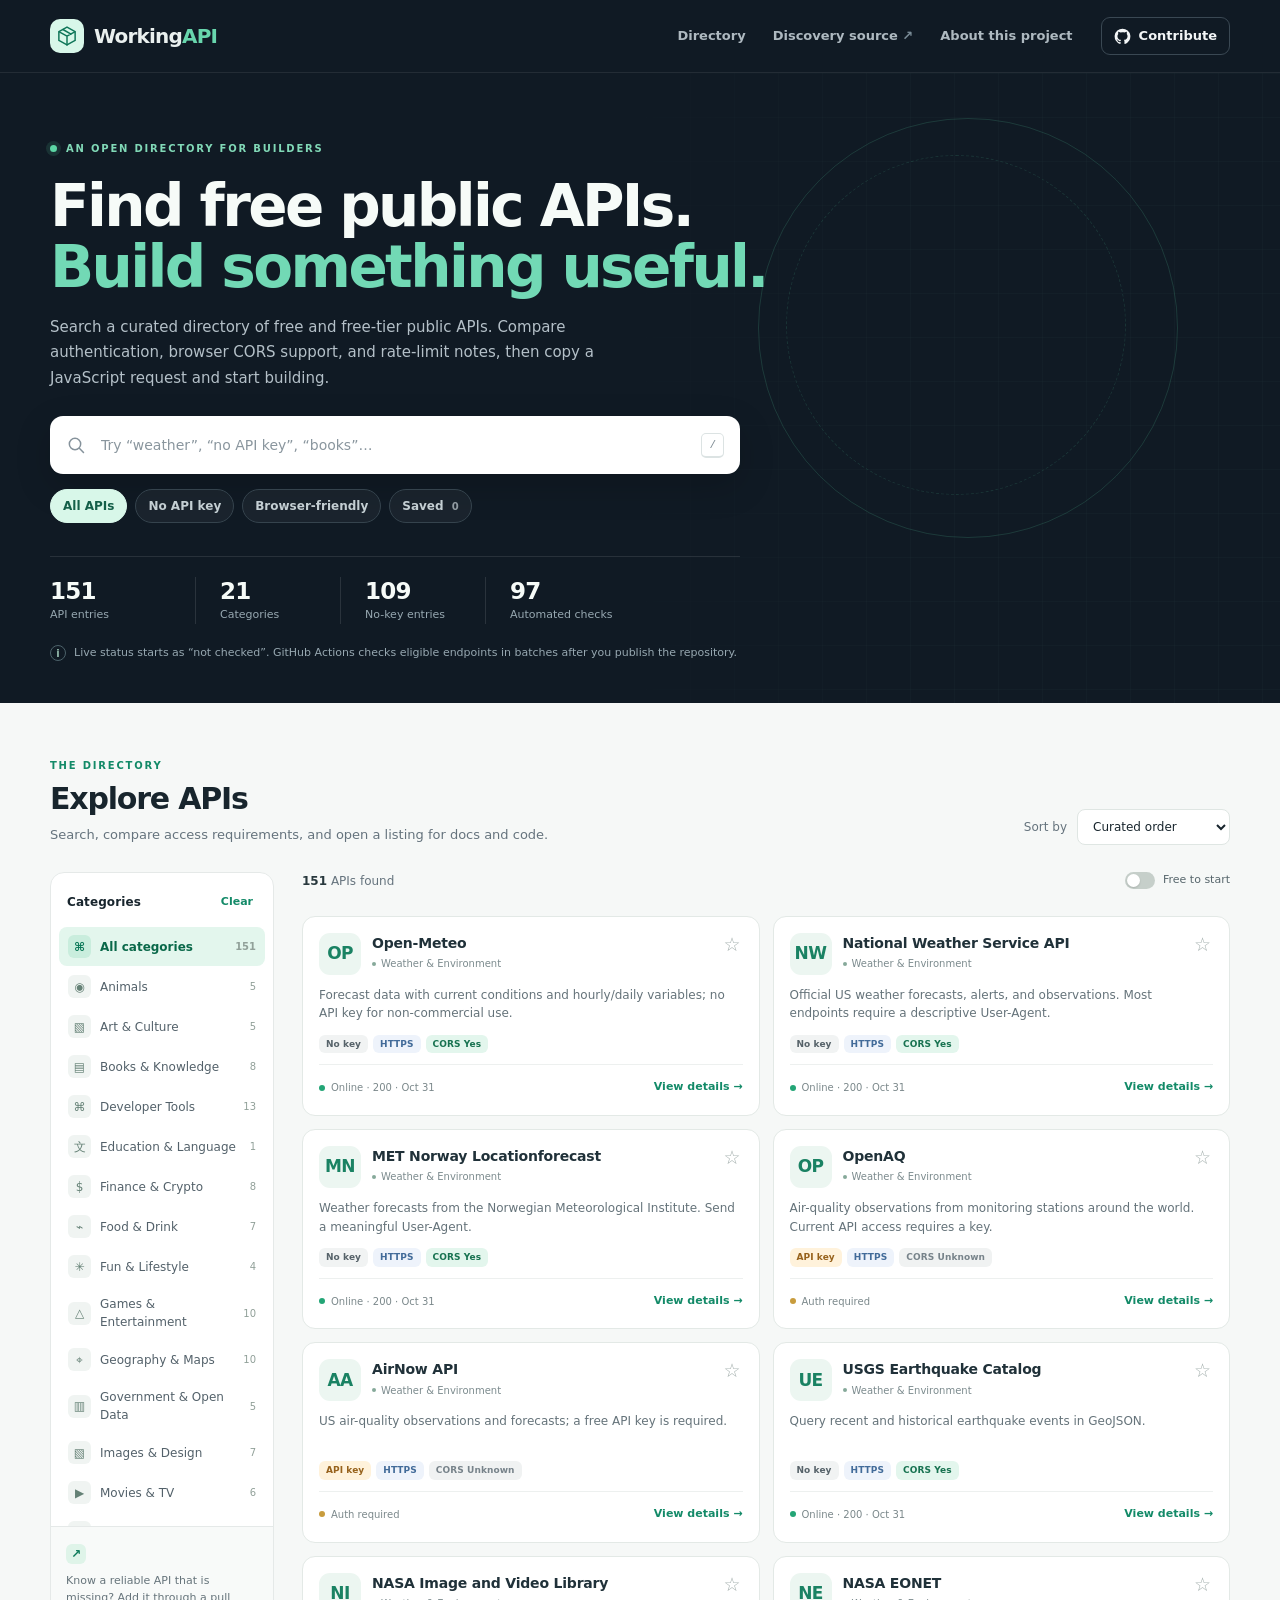
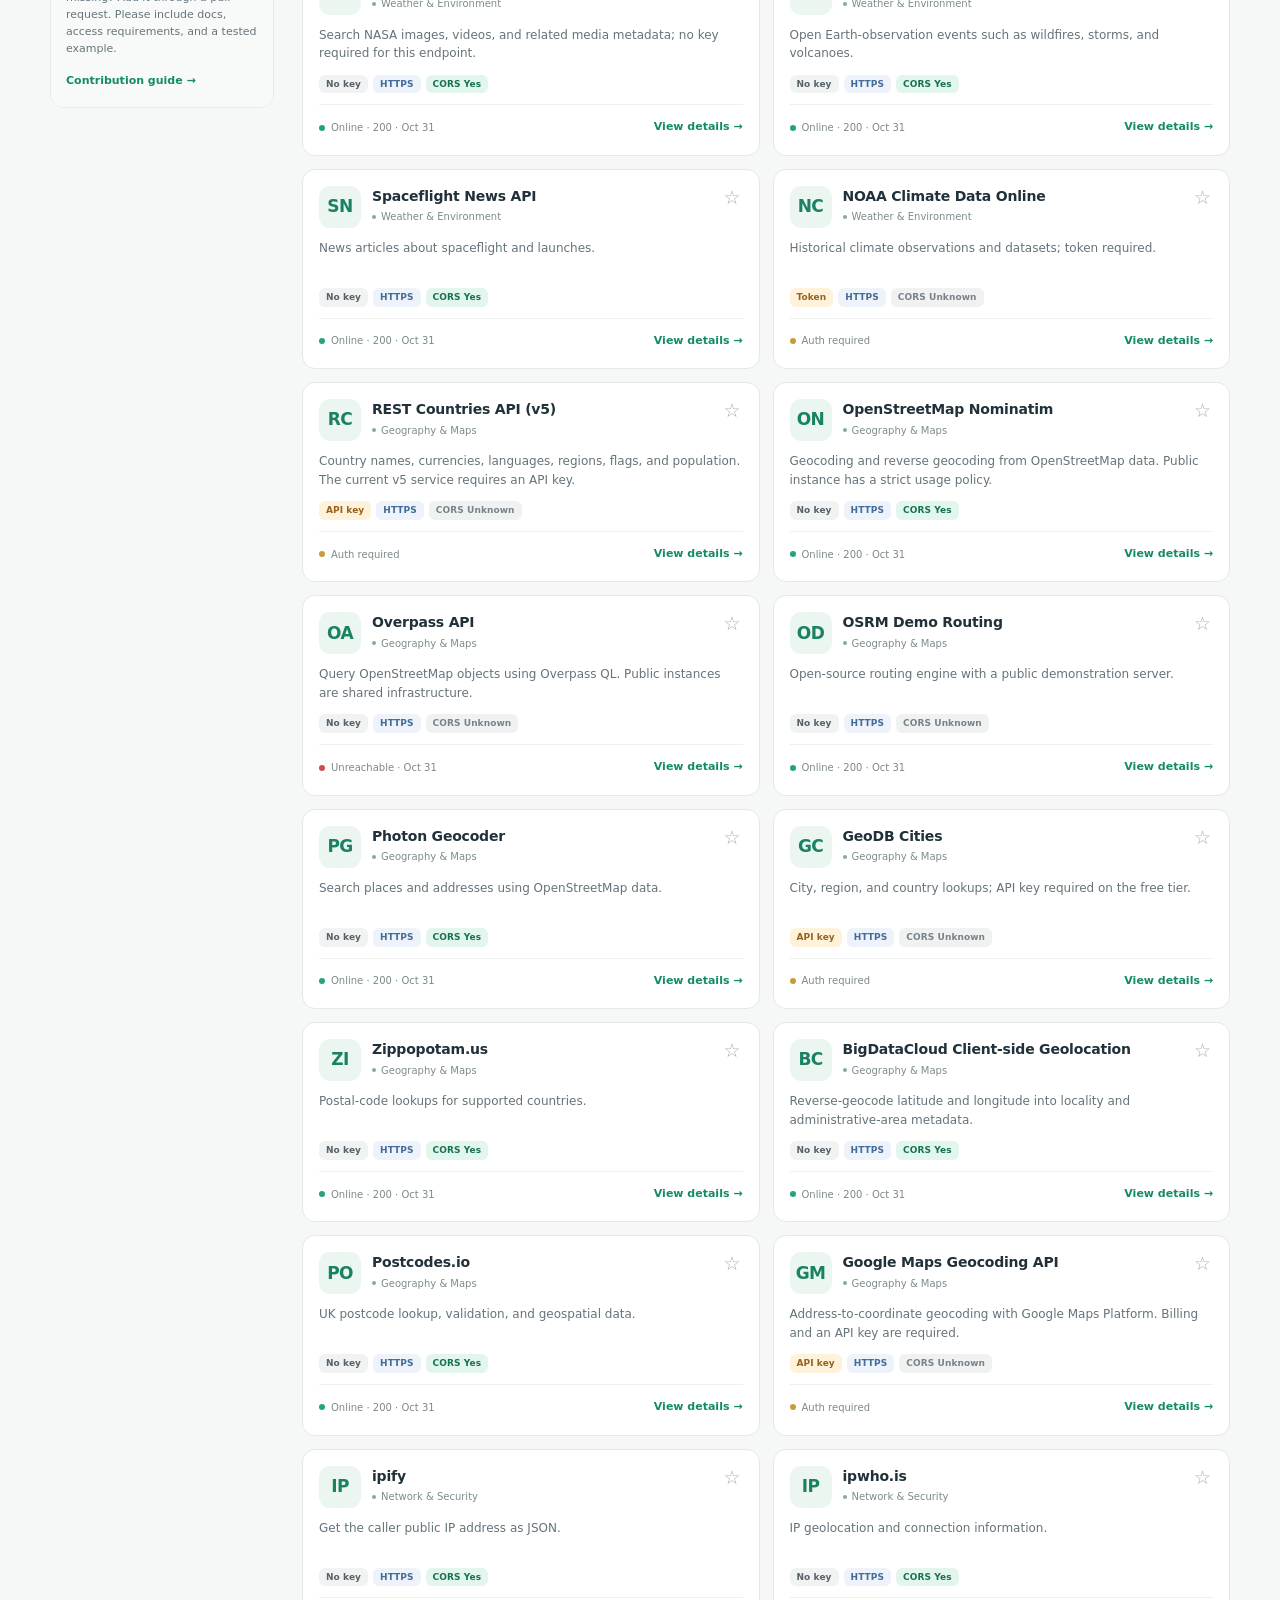
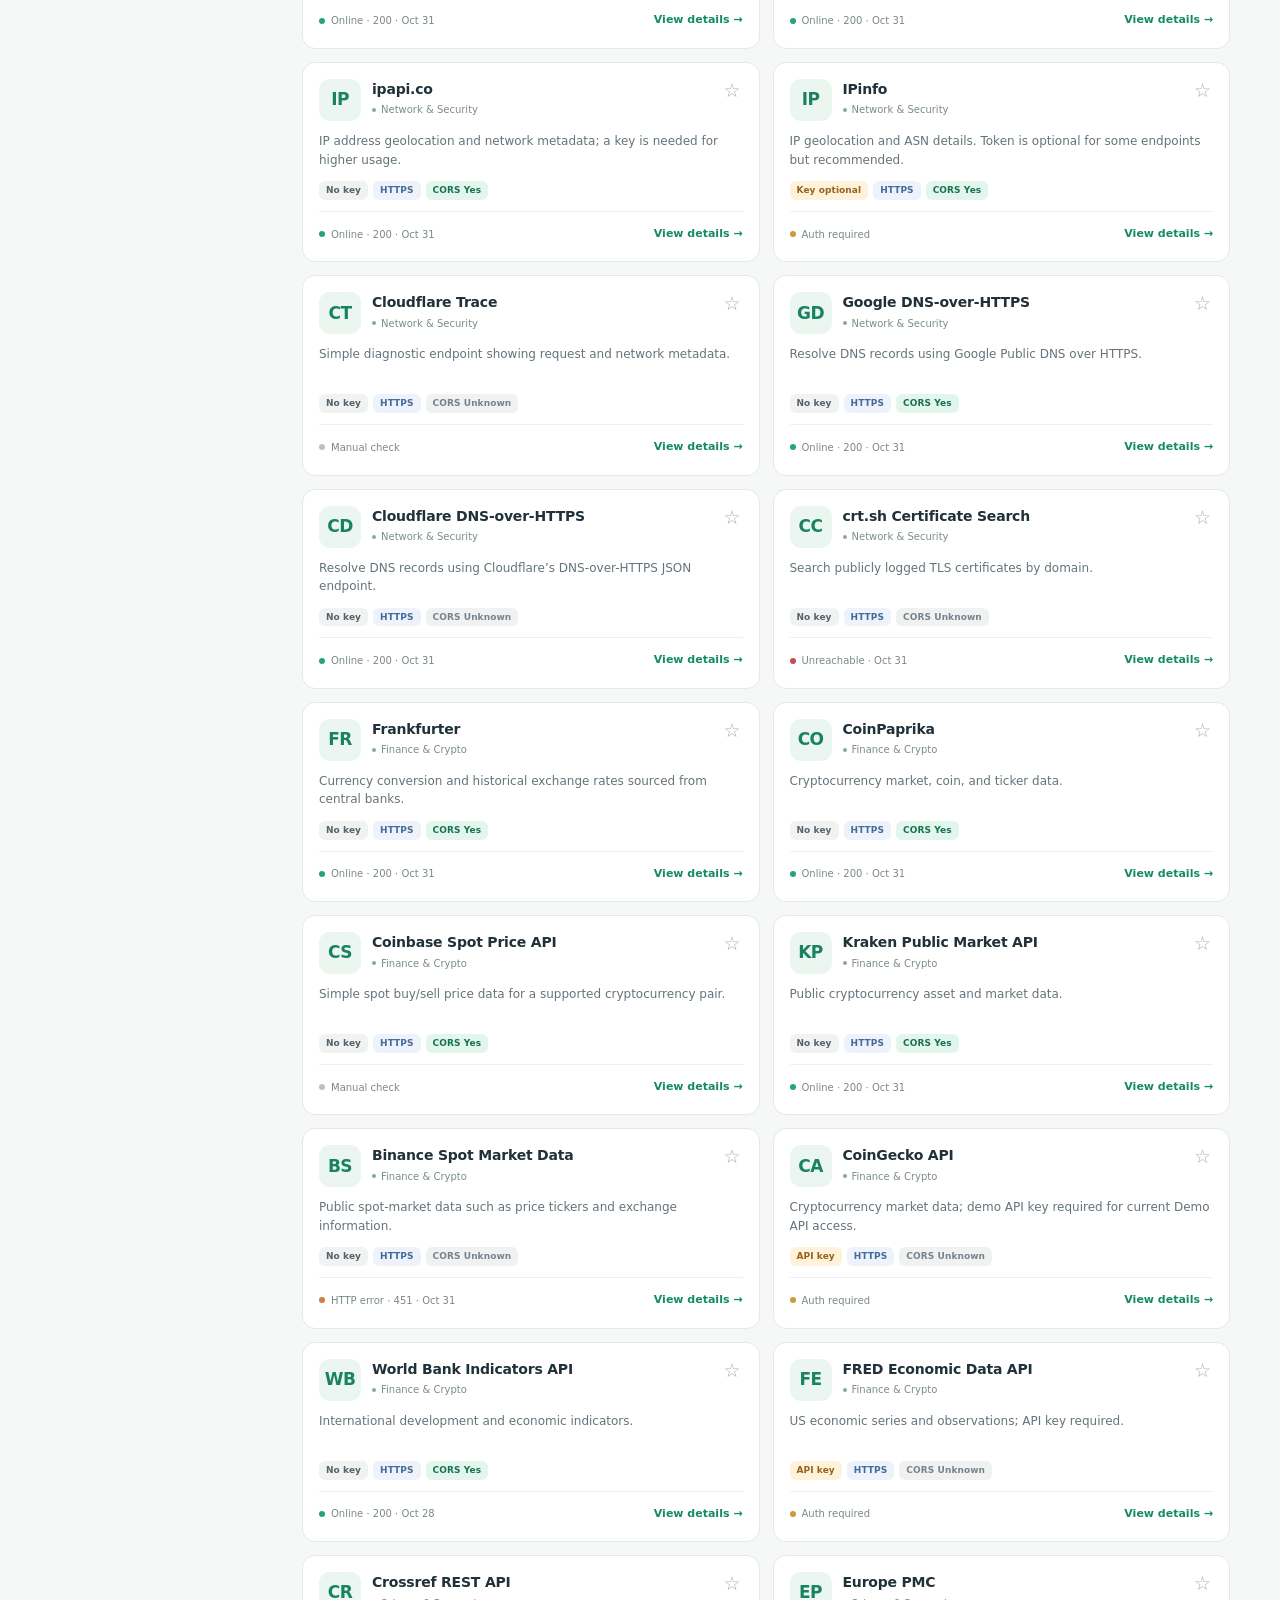
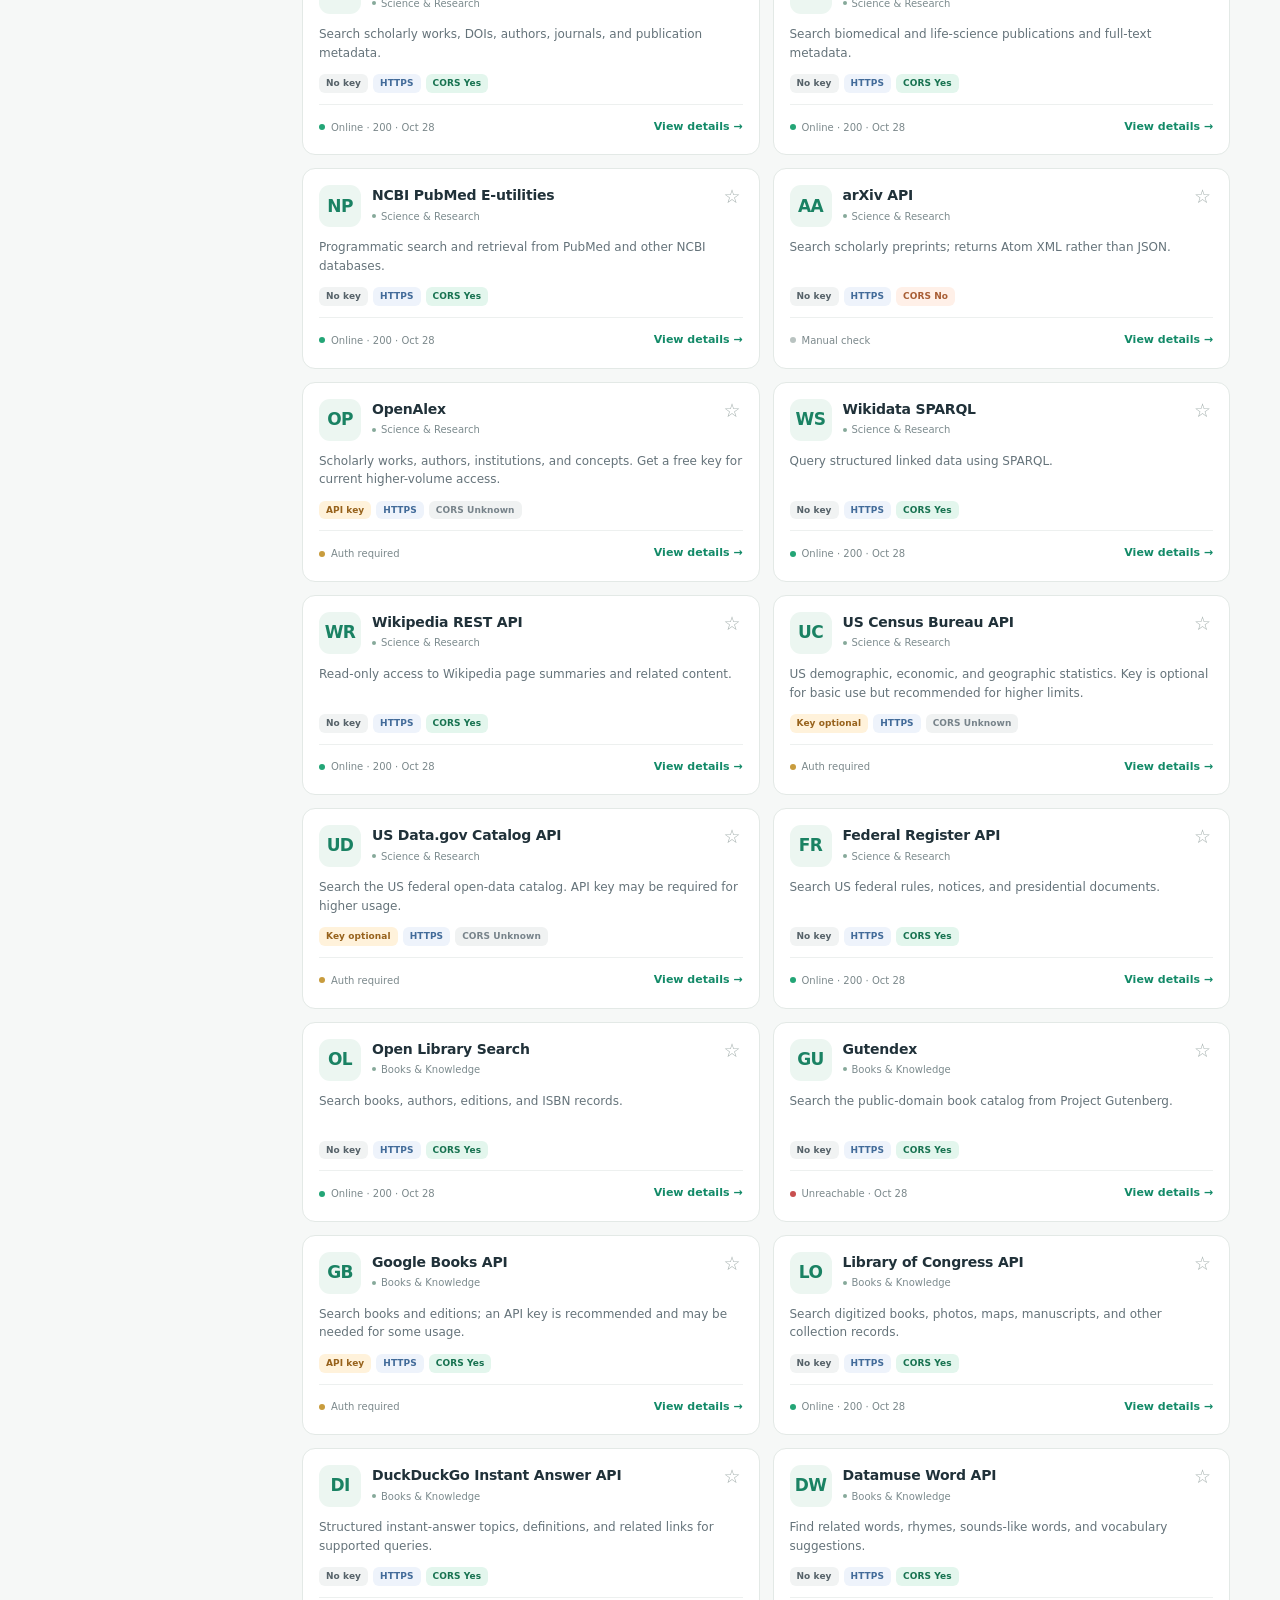
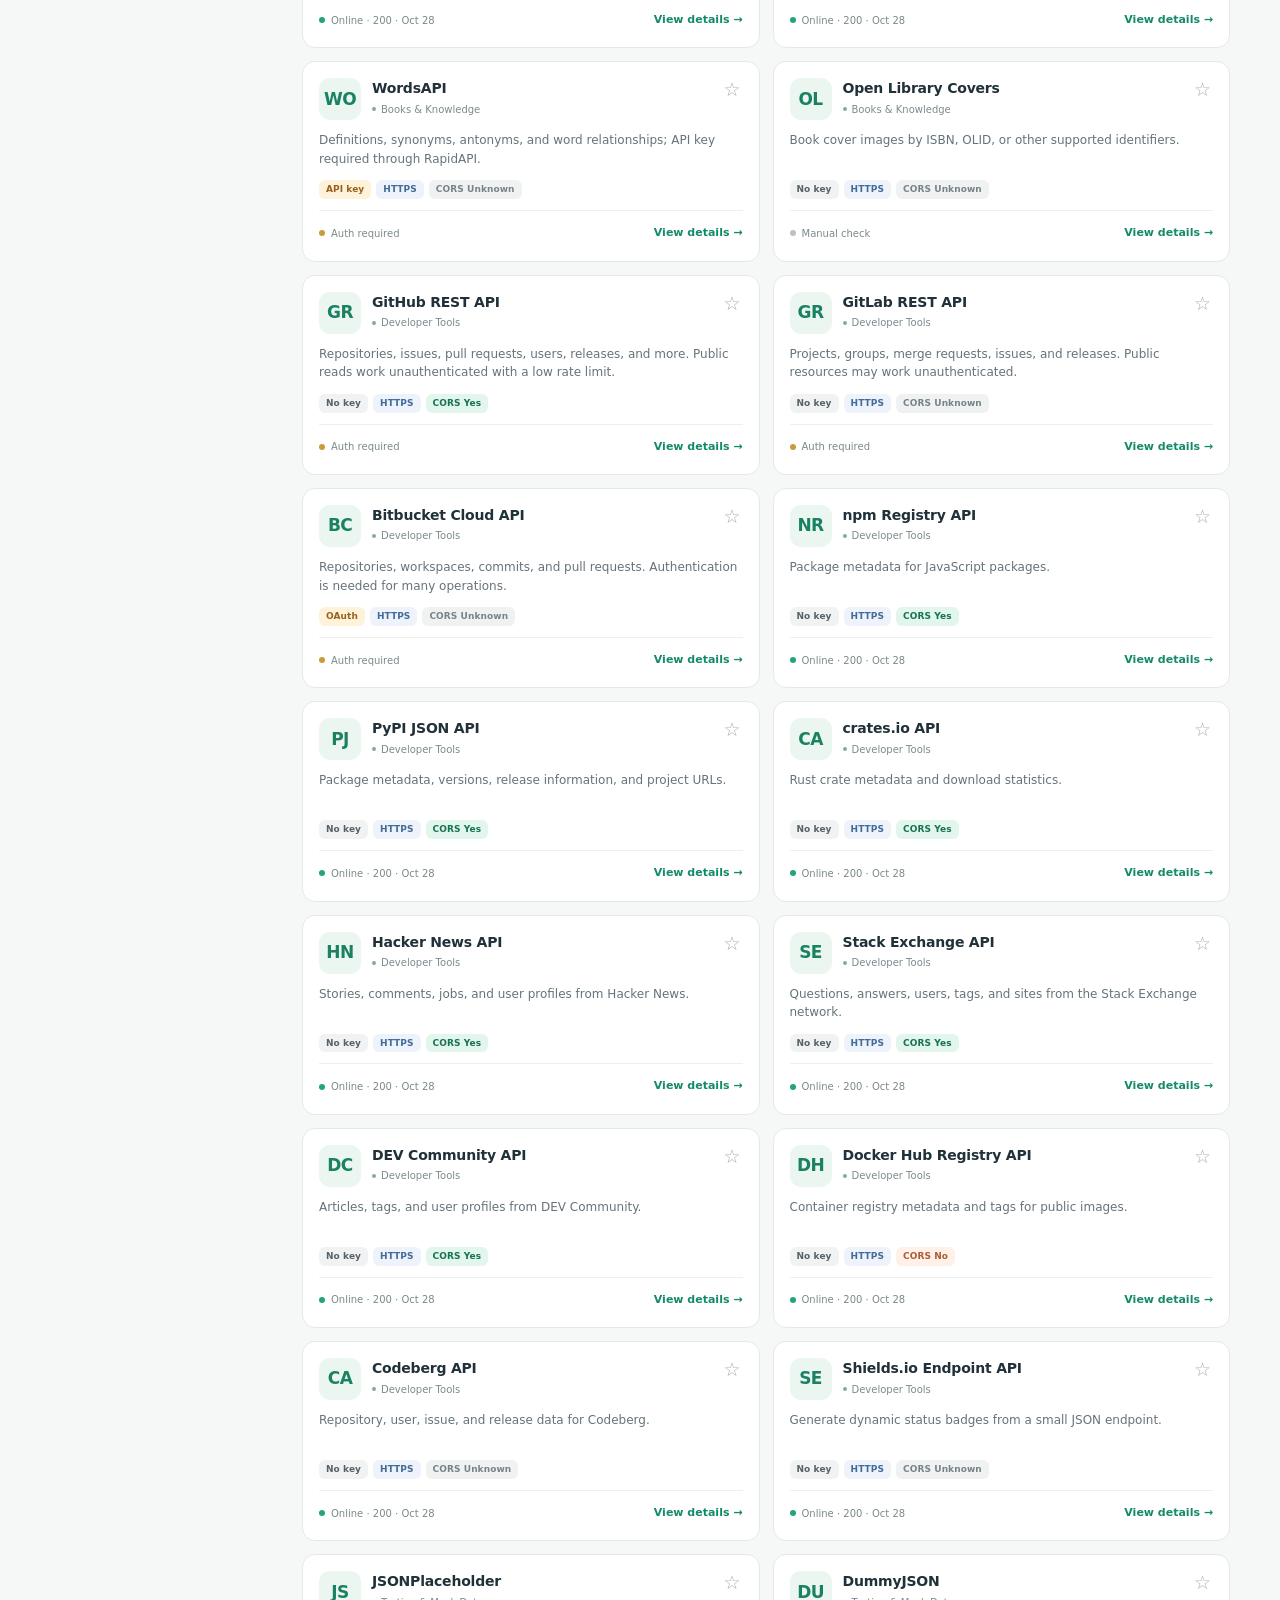
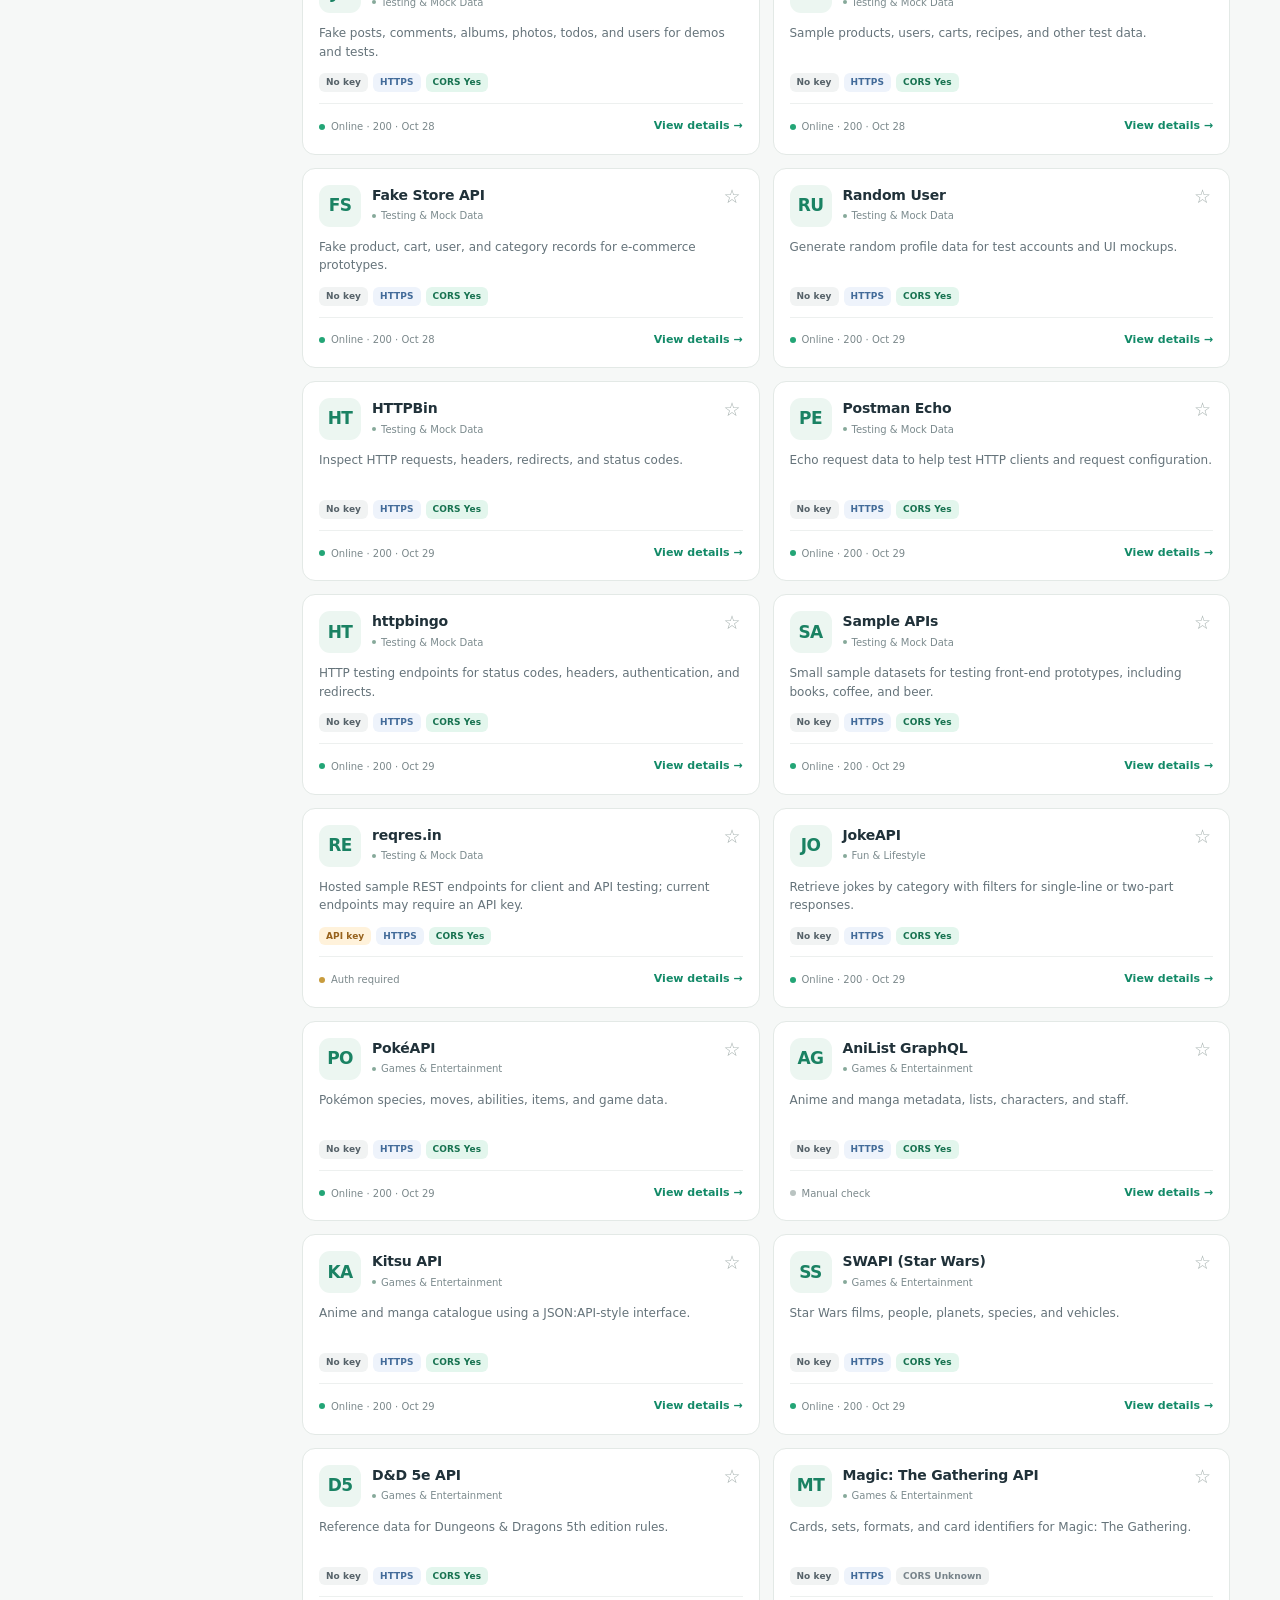
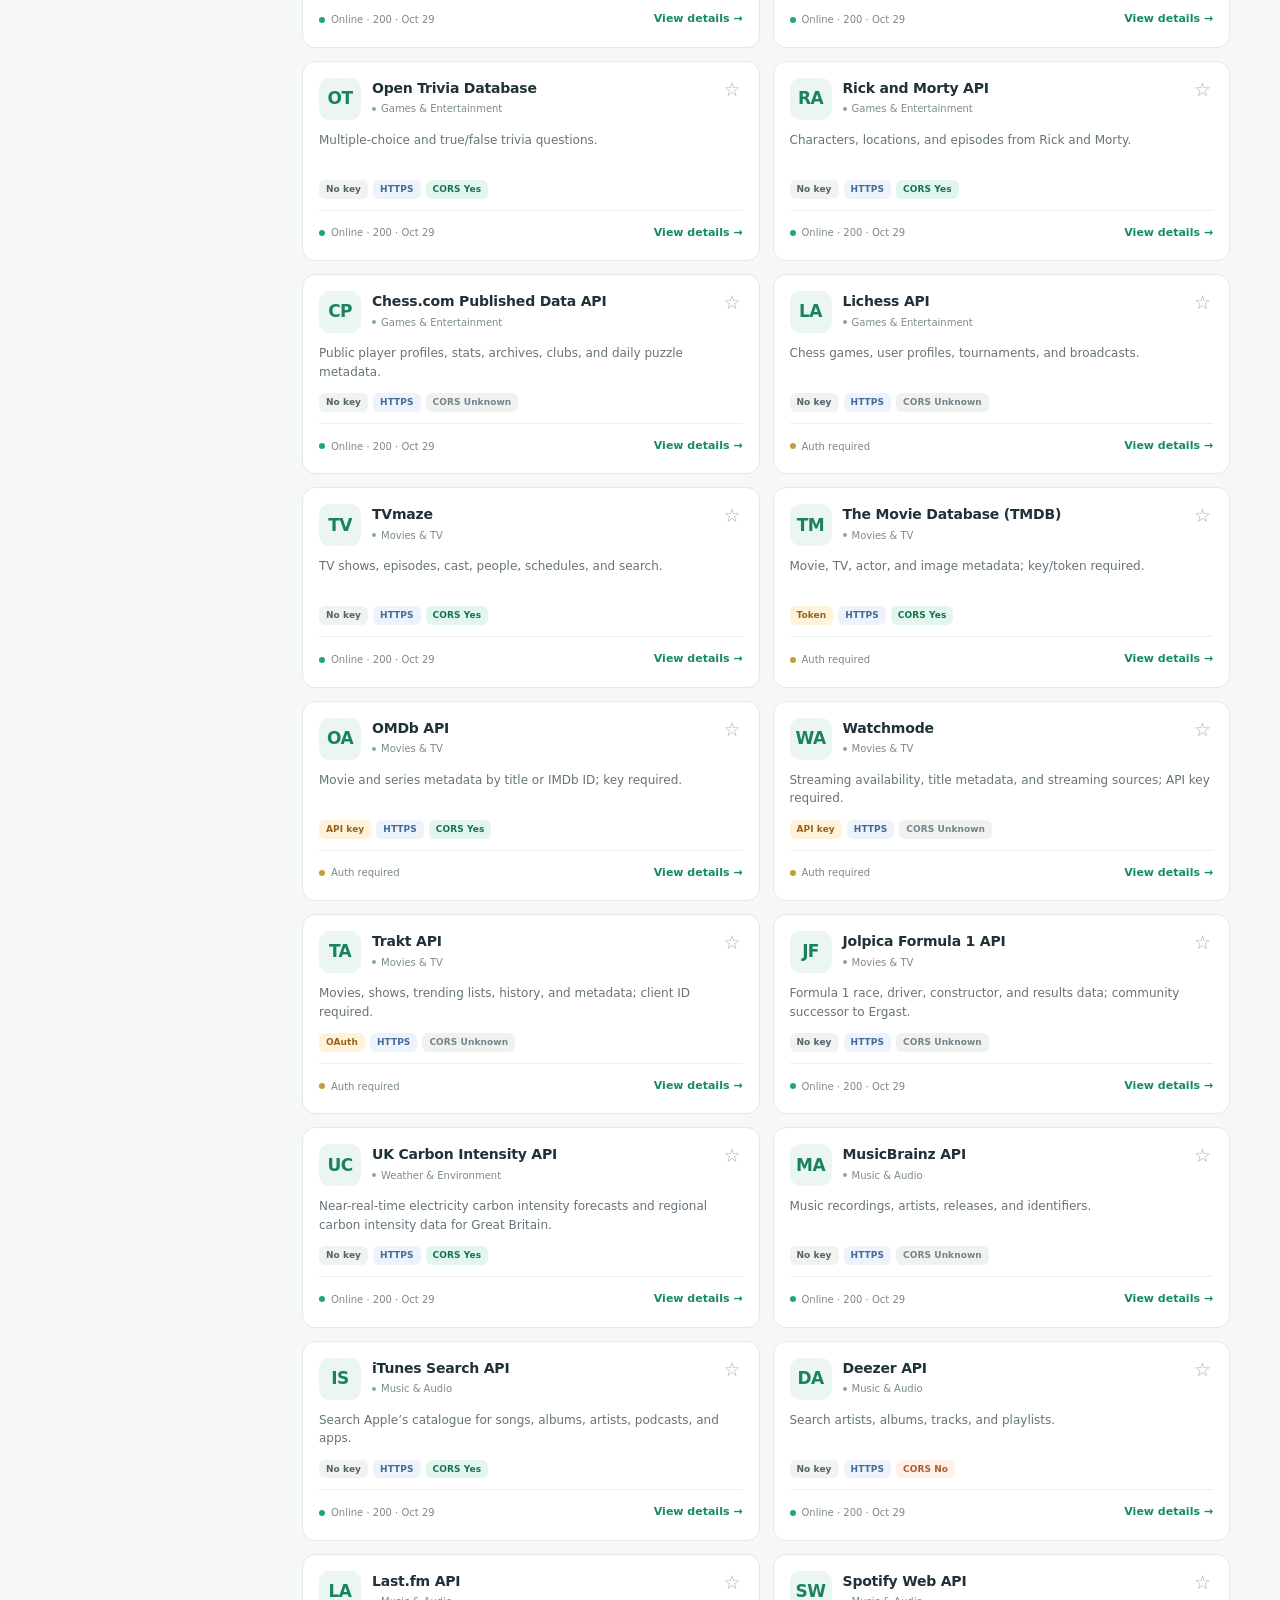
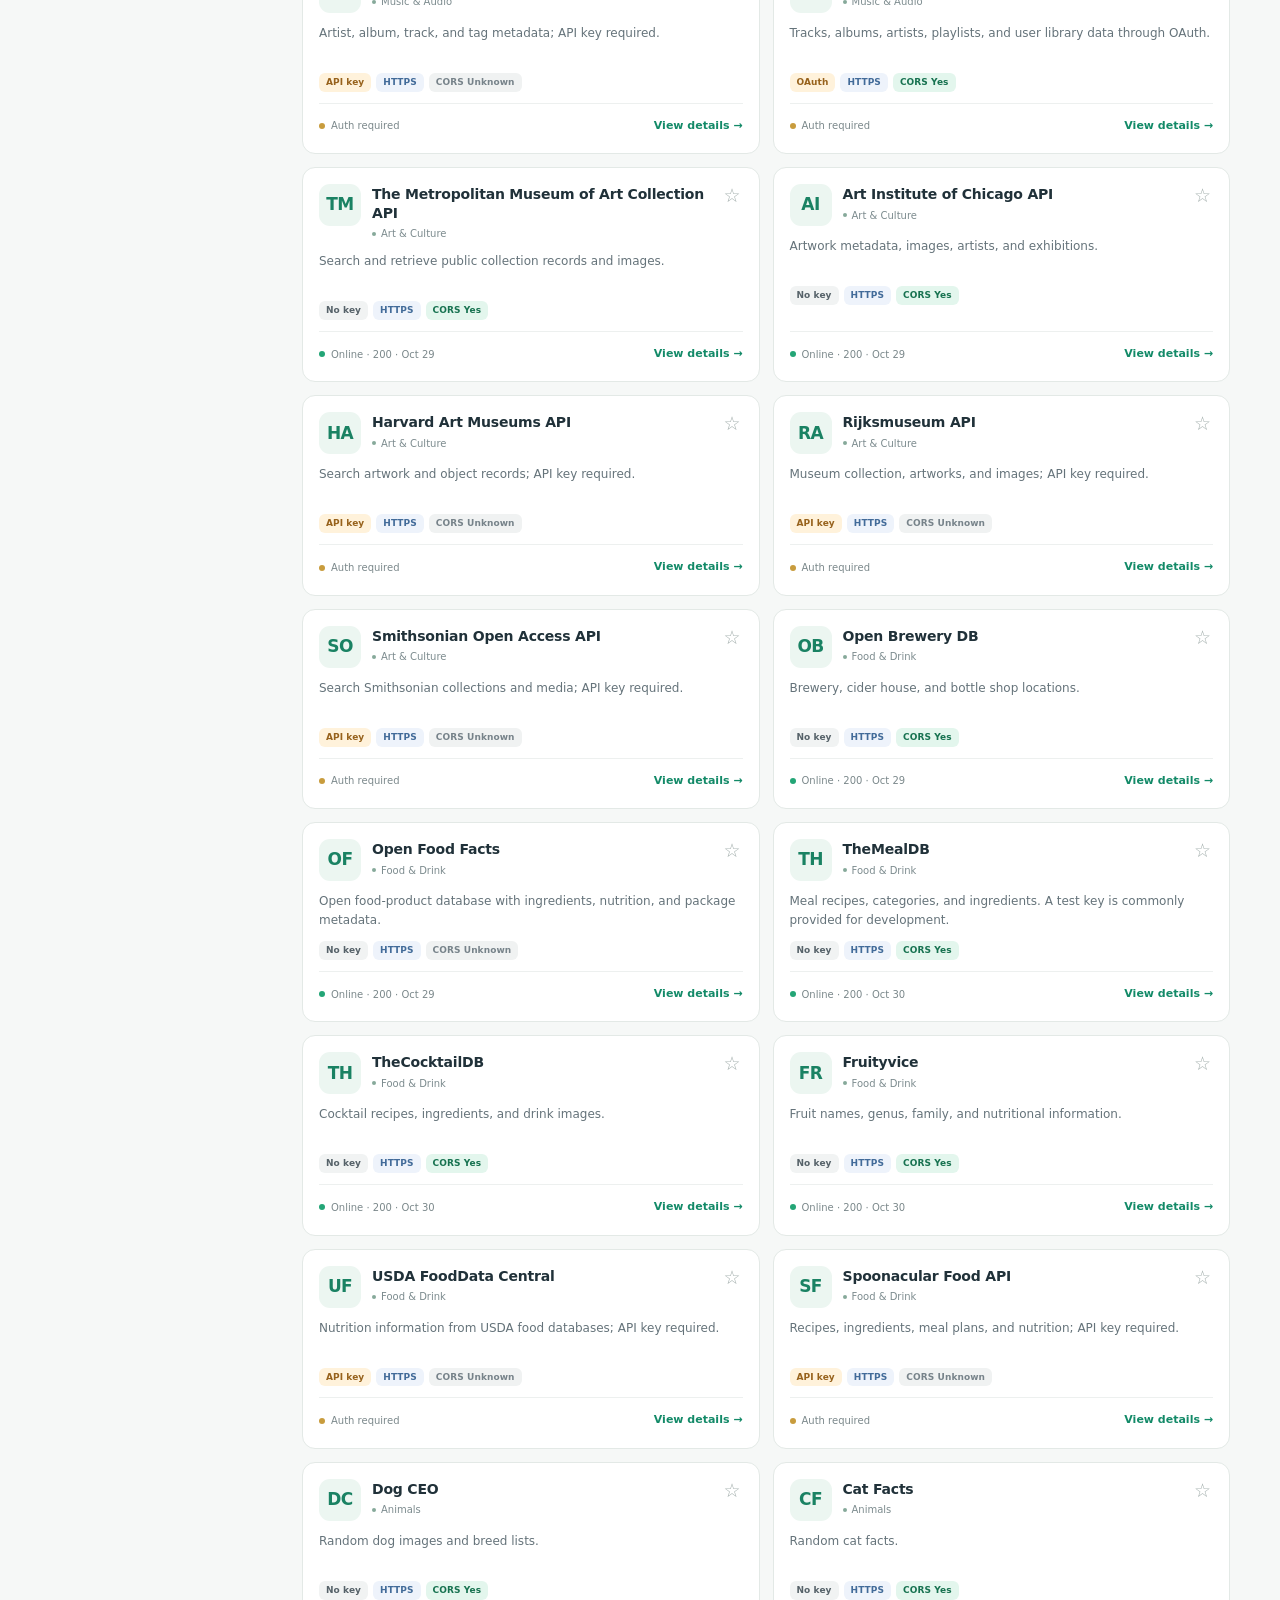
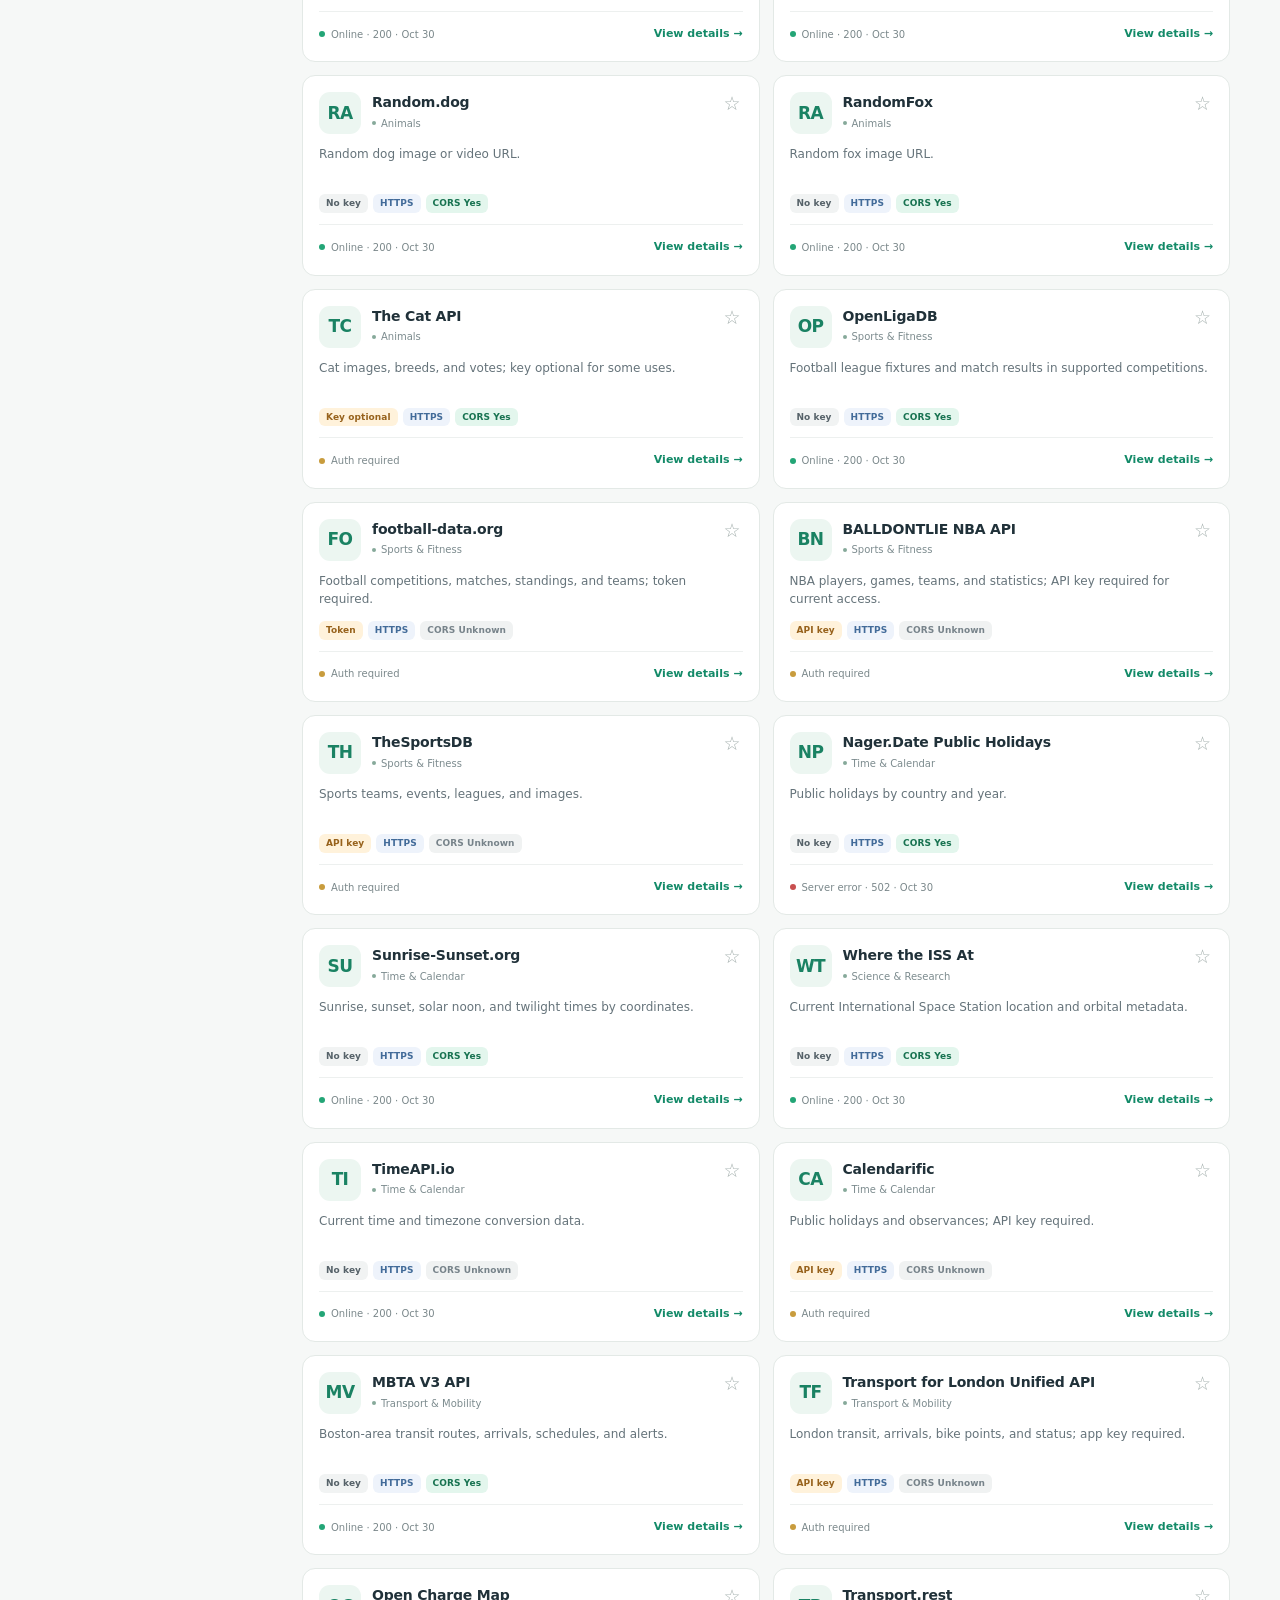
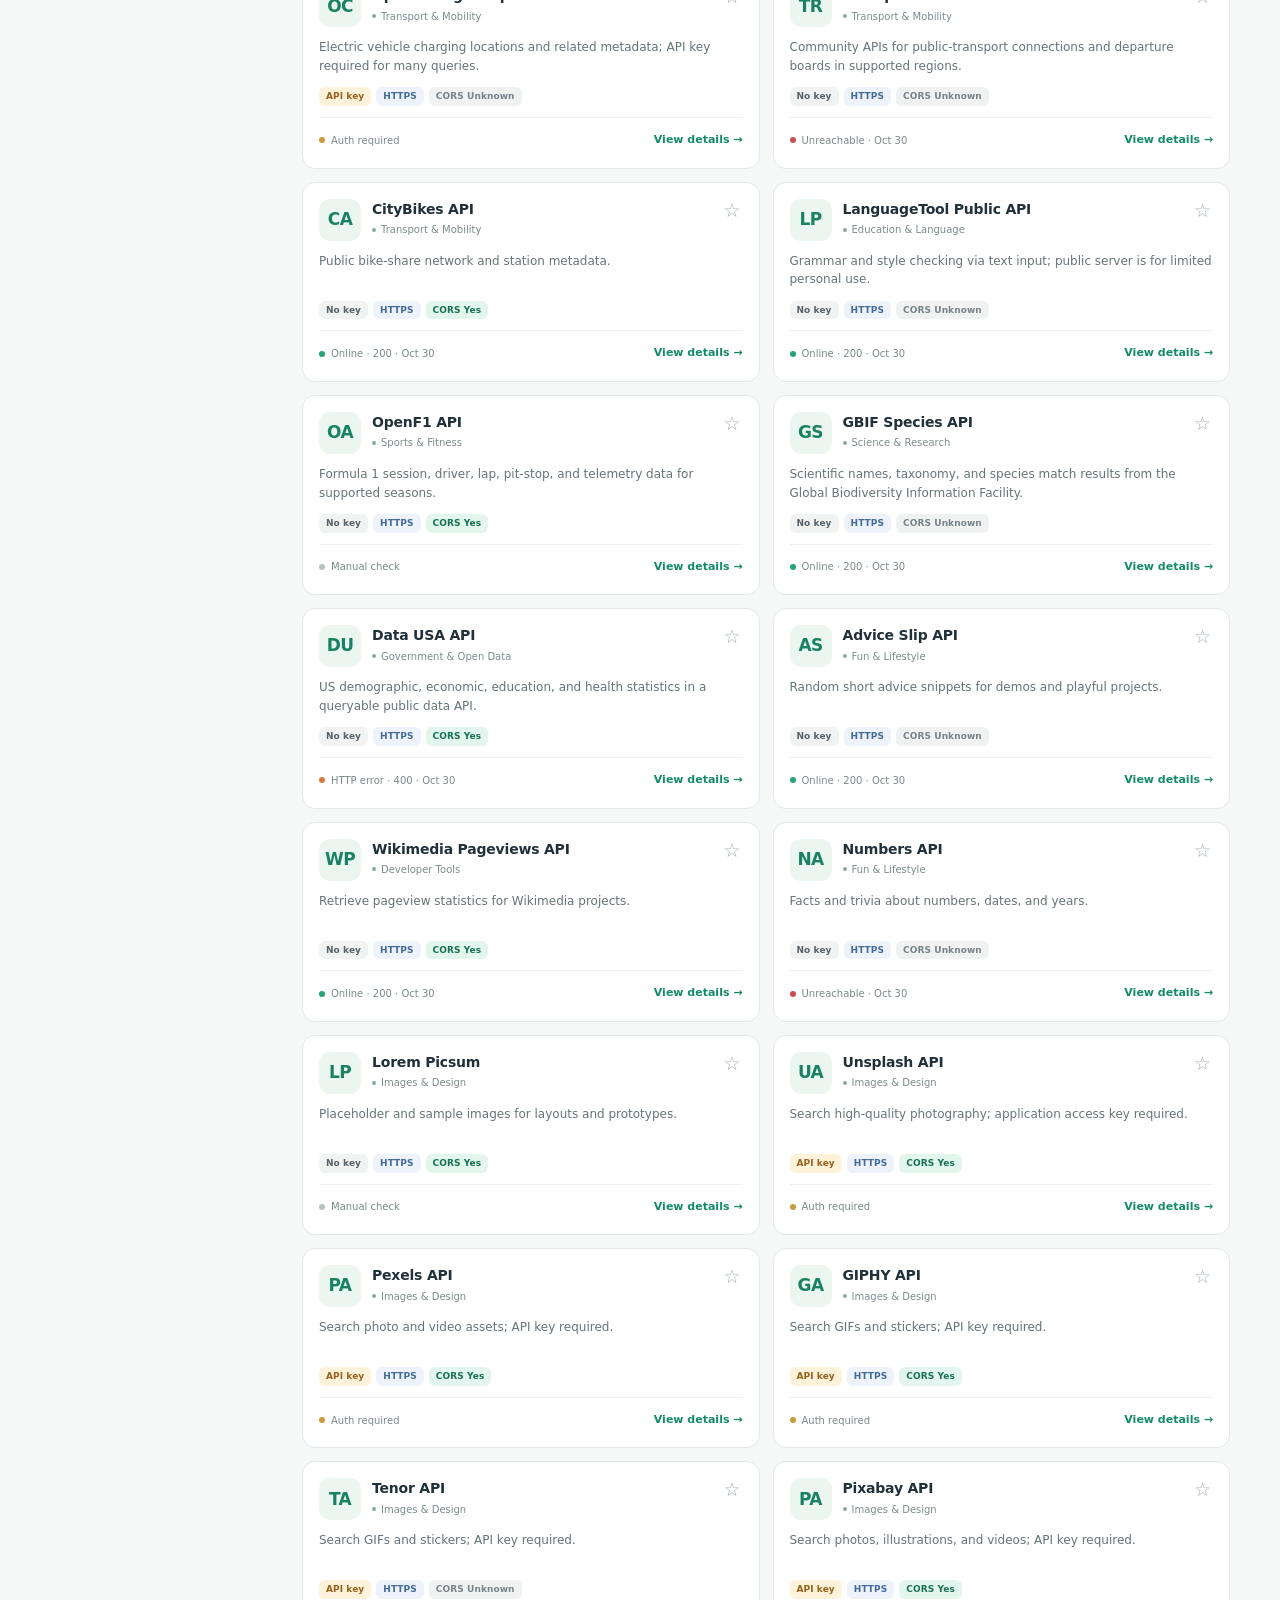
==== commit f08fd613: "Add daily experience API and keep catalogue counts in sync - Add one no-key daily API with an unchec" ====
--- a/index.html
+++ b/index.html
@@ -1,36 +1,47 @@
+
 <!doctype html>
 <html lang="en">
 <head>
   <meta charset="utf-8">
   <meta name="viewport" content="width=device-width, initial-scale=1">
   <meta name="theme-color" content="#101a24">
-  <meta name="description" content="WorkingAPI is a searchable directory of 150 free and free-tier public APIs. Browse REST APIs by category, check API key requirements, review CORS and rate-limit notes, and copy JavaScript examples.">
+
+  <meta name="description" content="Discover 151 free public APIs in one searchable directory. Compare API key requirements, rate limits, CORS support, documentation, and JavaScript examples to find the right API for your project.">
   <meta name="keywords" content="free APIs, free public APIs, public API directory, REST API list, APIs without API key, API examples, browser APIs, CORS, API status checker, open source API directory">
+
   <meta property="og:type" content="website">
   <meta property="og:site_name" content="WorkingAPI">
-  <meta property="og:title" content="WorkingAPI — Free Public APIs That Work">
-  <meta property="og:description" content="Browse free public APIs, compare access requirements, check endpoint status, and copy JavaScript examples.">
+  <meta property="og:title" content="151 Free Public APIs — Searchable API Directory | WorkingAPI">
+  <meta property="og:description" content="Explore 151 free public APIs. Compare authentication, rate limits, CORS support, and JavaScript examples in one searchable directory.">
+  <meta property="og:url" content="https://talharaziq.github.io/WorkingAPIs/">
+
   <meta name="twitter:card" content="summary">
-  <meta name="twitter:title" content="WorkingAPI — Free Public APIs That Work">
-  <meta name="twitter:description" content="A searchable directory of free public APIs with documentation, authentication notes, CORS details, and code examples.">
-  <title>WorkingAPI — Free Public APIs That Work</title>
+  <meta name="twitter:title" content="151 Free Public APIs — Searchable API Directory | WorkingAPI">
+  <meta name="twitter:description" content="Discover free public APIs in one searchable directory. Compare authentication, rate limits, CORS support, and JavaScript examples.">
+
+  <title>151 Free Public APIs — Searchable API Directory | WorkingAPI</title>
+
+  <link rel="canonical" href="https://talharaziq.github.io/WorkingAPIs/">
   <link rel="icon" href="favicon.svg" type="image/svg+xml">
   <link rel="stylesheet" href="styles.css">
   <script src="app.js" defer></script>
 </head>
 <body>
   <a class="skip-link" href="#main">Skip to content</a>
+
   <header class="site-header">
     <div class="header-inner">
       <a class="brand" href="./" aria-label="WorkingAPI home">
         <span class="brand-mark" aria-hidden="true"><svg viewBox="0 0 32 32"><path d="M6 10.5 16 5l10 5.5v11L16 27 6 21.5z"/><path d="m6.5 10.8 9.5 5.4 9.5-5.4M16 16.3V27M11 8l10 5.8"/></svg></span>
         <span class="brand-name">Working<span>API</span></span>
       </a>
+
       <nav class="top-nav" aria-label="Main navigation">
         <a href="#directory">Directory</a>
         <a href="https://github.com/public-apis/public-apis" target="_blank" rel="noopener noreferrer">Discovery source <span aria-hidden="true">↗</span></a>
         <a href="README.md">About this project</a>
       </nav>
+
       <a class="github-link" href="CONTRIBUTING.md"><svg viewBox="0 0 24 24" aria-hidden="true"><path d="M12 .9a11.1 11.1 0 0 0-3.51 21.63c.55.1.76-.24.76-.54v-2.13c-3.1.68-3.75-1.31-3.75-1.31-.5-1.28-1.23-1.62-1.23-1.62-1.01-.69.08-.68.08-.68 1.11.08 1.7 1.14 1.7 1.14.99 1.69 2.6 1.2 3.24.92.1-.72.39-1.2.7-1.48-2.48-.28-5.1-1.24-5.1-5.53 0-1.22.44-2.22 1.15-3-.12-.28-.5-1.42.11-2.96 0 0 .94-.3 3.05 1.14A10.6 10.6 0 0 1 12 6.1c.95 0 1.91.13 2.81.38 2.12-1.44 3.05-1.14 3.05-1.14.61 1.54.23 2.68.12 2.96.71.78 1.14 1.78 1.14 3.01 0 4.3-2.62 5.24-5.12 5.52.4.35.75 1.03.75 2.08v3.08c0 .3.2.65.77.54A11.1 11.1 0 0 0 12 .9Z"/></svg> Contribute</a>
     </div>
   </header>
@@ -39,28 +50,35 @@
     <section class="hero">
       <div class="hero-inner">
         <div class="eyebrow"><span class="pulse-dot"></span> AN OPEN DIRECTORY FOR BUILDERS</div>
+
         <h1>Find free public APIs.<br><span>Build something useful.</span></h1>
+
         <p class="hero-copy">Search a curated directory of free and free-tier public APIs. Compare authentication, browser CORS support, and rate-limit notes, then copy a JavaScript request and start building.</p>
+
         <div class="hero-search" role="search">
           <svg viewBox="0 0 24 24" aria-hidden="true"><circle cx="10.8" cy="10.8" r="6.8"/><path d="m16 16 5 5"/></svg>
           <label class="visually-hidden" for="search-input">Search APIs</label>
           <input id="search-input" type="search" placeholder="Try “weather”, “no API key”, “books”…" autocomplete="off" spellcheck="false">
           <kbd>/</kbd>
         </div>
+
         <div class="hero-tags" aria-label="Quick filters">
           <button class="filter-pill active" type="button" data-view="all">All APIs</button>
           <button class="filter-pill" type="button" data-view="no-key">No API key</button>
           <button class="filter-pill" type="button" data-view="cors">Browser-friendly</button>
           <button class="filter-pill" type="button" data-view="favorites">Saved <span id="saved-pill-count">0</span></button>
         </div>
+
         <div class="hero-stats" aria-live="polite">
-          <div><strong id="stat-total">150</strong><span>API entries</span></div>
+          <div><strong id="stat-total">151</strong><span>API entries</span></div>
           <div><strong id="stat-categories">21</strong><span>Categories</span></div>
           <div><strong id="stat-no-key">—</strong><span>No-key entries</span></div>
           <div><strong id="stat-checkable">—</strong><span>Automated checks</span></div>
         </div>
+
         <p class="hero-footnote"><span class="info-icon">i</span> Live status starts as “not checked”. GitHub Actions checks eligible endpoints in batches after you publish the repository.</p>
       </div>
+
       <div class="hero-orbit orbit-one" aria-hidden="true"></div>
       <div class="hero-orbit orbit-two" aria-hidden="true"></div>
       <div class="hero-grid-pattern" aria-hidden="true"></div>
@@ -68,28 +86,66 @@
 
     <section id="directory" class="directory-wrap">
       <div class="directory-heading">
-        <div><p class="section-kicker">THE DIRECTORY</p><h2>Explore APIs</h2><p class="section-subtitle">Search, compare access requirements, and open a listing for docs and code.</p></div>
-        <label class="sort-control" for="sort-select"><span>Sort by</span><select id="sort-select"><option value="curated">Curated order</option><option value="name">Name A–Z</option><option value="category">Category</option><option value="auth">Easiest access</option></select></label>
-      </div>
+        <div>
+          <p class="section-kicker">THE DIRECTORY</p>
+          <h2>Explore APIs</h2>
+          <p class="section-subtitle">Search, compare access requirements, and open a listing for docs and code.</p>
+        </div>
+
+        <label class="sort-control" for="sort-select">
+          <span>Sort by</span>
+          <select id="sort-select">
+            <option value="curated">Curated order</option>
+            <option value="name">Name A–Z</option>
+            <option value="category">Category</option>
+            <option value="auth">Easiest access</option>
+          </select>
+        </label>
+      </div>
+
       <div class="directory-layout">
         <aside class="filters-panel" aria-label="Directory filters">
-          <div class="filter-panel-head"><h3>Categories</h3><button id="clear-category" class="text-button" type="button">Clear</button></div>
+          <div class="filter-panel-head">
+            <h3>Categories</h3>
+            <button id="clear-category" class="text-button" type="button">Clear</button>
+          </div>
+
           <div id="category-list" class="category-list"><div class="loading-line">Loading categories…</div></div>
-          <div class="sidebar-note"><span class="note-icon">↗</span><p>Know a reliable API that is missing? Add it through a pull request. Please include docs, access requirements, and a tested example.</p><a href="CONTRIBUTING.md">Contribution guide <span aria-hidden="true">→</span></a></div>
+
+          <div class="sidebar-note">
+            <span class="note-icon">↗</span>
+            <p>Know a reliable API that is missing? Add it through a pull request. Please include docs, access requirements, and a tested example.</p>
+            <a href="CONTRIBUTING.md">Contribution guide <span aria-hidden="true">→</span></a>
+          </div>
         </aside>
+
         <div class="results-area">
           <div class="results-toolbar">
             <p id="results-count" aria-live="polite">Loading directory…</p>
-            <label class="toggle-control"><input id="free-only" type="checkbox"><span class="toggle-track"><span></span></span><span>Free to start</span></label>
-          </div>
+            <label class="toggle-control">
+              <input id="free-only" type="checkbox">
+              <span class="toggle-track"><span></span></span>
+              <span>Free to start</span>
+            </label>
+          </div>
+
           <div id="active-filters" class="active-filters" hidden></div>
+
           <div id="api-grid" class="api-grid" aria-live="polite" aria-busy="true">
             <div class="loading-card"><span class="loading-spinner"></span>Loading the API catalogue…</div>
           </div>
+
           <div id="empty-state" class="empty-state" hidden>
-            <div class="empty-icon">⌕</div><h3>No APIs found</h3><p>Try another search or clear a filter.</p><button id="reset-filters" class="button-secondary" type="button">Reset filters</button>
-          </div>
-          <div class="data-note"><span class="note-icon">i</span><p><strong>Keep in mind:</strong> an API being listed does not mean unlimited free usage, guaranteed uptime, or permission for every commercial use. Check the provider’s official terms before shipping a product.</p></div>
+            <div class="empty-icon">⌕</div>
+            <h3>No APIs found</h3>
+            <p>Try another search or clear a filter.</p>
+            <button id="reset-filters" class="button-secondary" type="button">Reset filters</button>
+          </div>
+
+          <div class="data-note">
+            <span class="note-icon">i</span>
+            <p><strong>Keep in mind:</strong> an API being listed does not mean unlimited free usage, guaranteed uptime, or permission for every commercial use. Check the provider’s official terms before shipping a product.</p>
+          </div>
         </div>
       </div>
     </section>
@@ -97,29 +153,112 @@
 
   <footer class="site-footer">
     <div class="footer-inner">
-      <a class="brand footer-brand" href="./"><span class="brand-mark" aria-hidden="true"><svg viewBox="0 0 32 32"><path d="M6 10.5 16 5l10 5.5v11L16 27 6 21.5z"/><path d="m6.5 10.8 9.5 5.4 9.5-5.4M16 16.3V27M11 8l10 5.8"/></svg></span><span class="brand-name">Working<span>API</span></span></a>
+      <a class="brand footer-brand" href="./">
+        <span class="brand-mark" aria-hidden="true"><svg viewBox="0 0 32 32"><path d="M6 10.5 16 5l10 5.5v11L16 27 6 21.5z"/><path d="m6.5 10.8 9.5 5.4 9.5-5.4M16 16.3V27M11 8l10 5.8"/></svg></span>
+        <span class="brand-name">Working<span>API</span></span>
+      </a>
+
       <p>A free public API directory for developers. No accounts, no tracking, and no API keys stored by this website.</p>
-      <div class="footer-links"><a href="README.md">Methodology</a><a href="CONTRIBUTING.md">Contribute</a><a href="LICENSE">MIT license</a></div>
+
+      <div class="footer-links">
+        <a href="README.md">Methodology</a>
+        <a href="CONTRIBUTING.md">Contribute</a>
+        <a href="LICENSE">MIT license</a>
+      </div>
+
       <p class="footer-source">API access rules change. Status checks are snapshots, CORS results depend on origin, and provider documentation is the final reference.</p>
     </div>
   </footer>
 
   <dialog id="api-dialog" class="api-dialog" aria-labelledby="dialog-title">
-    <div class="dialog-header"><div class="dialog-category" id="dialog-category">Category</div><button class="icon-button" id="close-dialog" type="button" aria-label="Close details">✕</button></div>
+    <div class="dialog-header">
+      <div class="dialog-category" id="dialog-category">Category</div>
+      <button class="icon-button" id="close-dialog" type="button" aria-label="Close details">✕</button>
+    </div>
+
     <div class="dialog-body">
-      <div class="dialog-title-row"><div class="dialog-title-mark" id="dialog-mark">A</div><div class="dialog-title-copy"><h2 id="dialog-title">API name</h2><p id="dialog-description"></p></div><button id="dialog-save" class="save-button" type="button" aria-label="Save API">☆</button></div>
+      <div class="dialog-title-row">
+        <div class="dialog-title-mark" id="dialog-mark">A</div>
+        <div class="dialog-title-copy">
+          <h2 id="dialog-title">API name</h2>
+          <p id="dialog-description"></p>
+        </div>
+        <button id="dialog-save" class="save-button" type="button" aria-label="Save API">☆</button>
+      </div>
+
       <div id="dialog-badges" class="dialog-badges"></div>
+
       <div class="detail-grid">
-        <section class="detail-card"><h3>Authentication</h3><p id="detail-auth"></p><div class="detail-rule"></div><h3>Free access</h3><p id="detail-free"></p></section>
-        <section class="detail-card"><h3>Rate limits</h3><p id="detail-rate"></p><div class="detail-rule"></div><h3>Browser CORS</h3><p id="detail-cors"></p><p id="detail-cors-source" class="muted-small"></p></section>
-      </div>
-      <section class="status-panel"><div><span class="status-panel-icon">◷</span><div><h3>Latest live check</h3><p id="detail-live-status">Not checked yet</p><p id="detail-last-checked" class="muted-small">No check recorded.</p></div></div><span id="detail-status-badge" class="status-badge status-unknown">Not checked</span></section>
-      <section class="endpoint-section"><div class="section-line-heading"><h3>Example endpoint</h3><button class="text-button" id="copy-endpoint" type="button">Copy URL</button></div><code id="detail-endpoint" class="endpoint-code"></code><div class="endpoint-actions"><a id="detail-docs" class="button-primary" href="#" target="_blank" rel="noopener noreferrer">Official documentation <span aria-hidden="true">↗</span></a><a id="detail-api-link" class="button-secondary" href="#" target="_blank" rel="noopener noreferrer">Open endpoint <span aria-hidden="true">↗</span></a></div></section>
-      <section class="code-section"><div class="section-line-heading"><div><h3>JavaScript example</h3><p id="example-note">Copy this starting point into your project.</p></div><button id="copy-code" class="copy-button" type="button"><span aria-hidden="true">▣</span> Copy code</button></div><pre><code id="detail-code"></code></pre><p class="key-warning" id="key-warning" hidden><span>!</span> This example contains a placeholder. Replace it with your own key or token. Never commit private API keys to a public repository or static website.</p></section>
-      <section class="notes-section" id="notes-section" hidden><h3>Notes</h3><p id="detail-notes"></p></section>
-    </div>
-    <div class="dialog-footer"><span>Always verify current terms and quotas with the provider.</span><button id="close-dialog-bottom" class="button-secondary" type="button">Done</button></div>
+        <section class="detail-card">
+          <h3>Authentication</h3>
+          <p id="detail-auth"></p>
+          <div class="detail-rule"></div>
+          <h3>Free access</h3>
+          <p id="detail-free"></p>
+        </section>
+
+        <section class="detail-card">
+          <h3>Rate limits</h3>
+          <p id="detail-rate"></p>
+          <div class="detail-rule"></div>
+          <h3>Browser CORS</h3>
+          <p id="detail-cors"></p>
+          <p id="detail-cors-source" class="muted-small"></p>
+        </section>
+      </div>
+
+      <section class="status-panel">
+        <div>
+          <span class="status-panel-icon">◷</span>
+          <div>
+            <h3>Latest live check</h3>
+            <p id="detail-live-status">Not checked yet</p>
+            <p id="detail-last-checked" class="muted-small">No check recorded.</p>
+          </div>
+        </div>
+        <span id="detail-status-badge" class="status-badge status-unknown">Not checked</span>
+      </section>
+
+      <section class="endpoint-section">
+        <div class="section-line-heading">
+          <h3>Example endpoint</h3>
+          <button class="text-button" id="copy-endpoint" type="button">Copy URL</button>
+        </div>
+
+        <code id="detail-endpoint" class="endpoint-code"></code>
+
+        <div class="endpoint-actions">
+          <a id="detail-docs" class="button-primary" href="#" target="_blank" rel="noopener noreferrer">Official documentation <span aria-hidden="true">↗</span></a>
+          <a id="detail-api-link" class="button-secondary" href="#" target="_blank" rel="noopener noreferrer">Open endpoint <span aria-hidden="true">↗</span></a>
+        </div>
+      </section>
+
+      <section class="code-section">
+        <div class="section-line-heading">
+          <div>
+            <h3>JavaScript example</h3>
+            <p id="example-note">Copy this starting point into your project.</p>
+          </div>
+          <button id="copy-code" class="copy-button" type="button"><span aria-hidden="true">▣</span> Copy code</button>
+        </div>
+
+        <pre><code id="detail-code"></code></pre>
+
+        <p class="key-warning" id="key-warning" hidden><span>!</span> This example contains a placeholder. Replace it with your own key or token. Never commit private API keys to a public repository or static website.</p>
+      </section>
+
+      <section class="notes-section" id="notes-section" hidden>
+        <h3>Notes</h3>
+        <p id="detail-notes"></p>
+      </section>
+    </div>
+
+    <div class="dialog-footer">
+      <span>Always verify current terms and quotas with the provider.</span>
+      <button id="close-dialog-bottom" class="button-secondary" type="button">Done</button>
+    </div>
   </dialog>
+
   <div id="toast" class="toast" role="status" aria-live="polite"></div>
 </body>
 </html>
